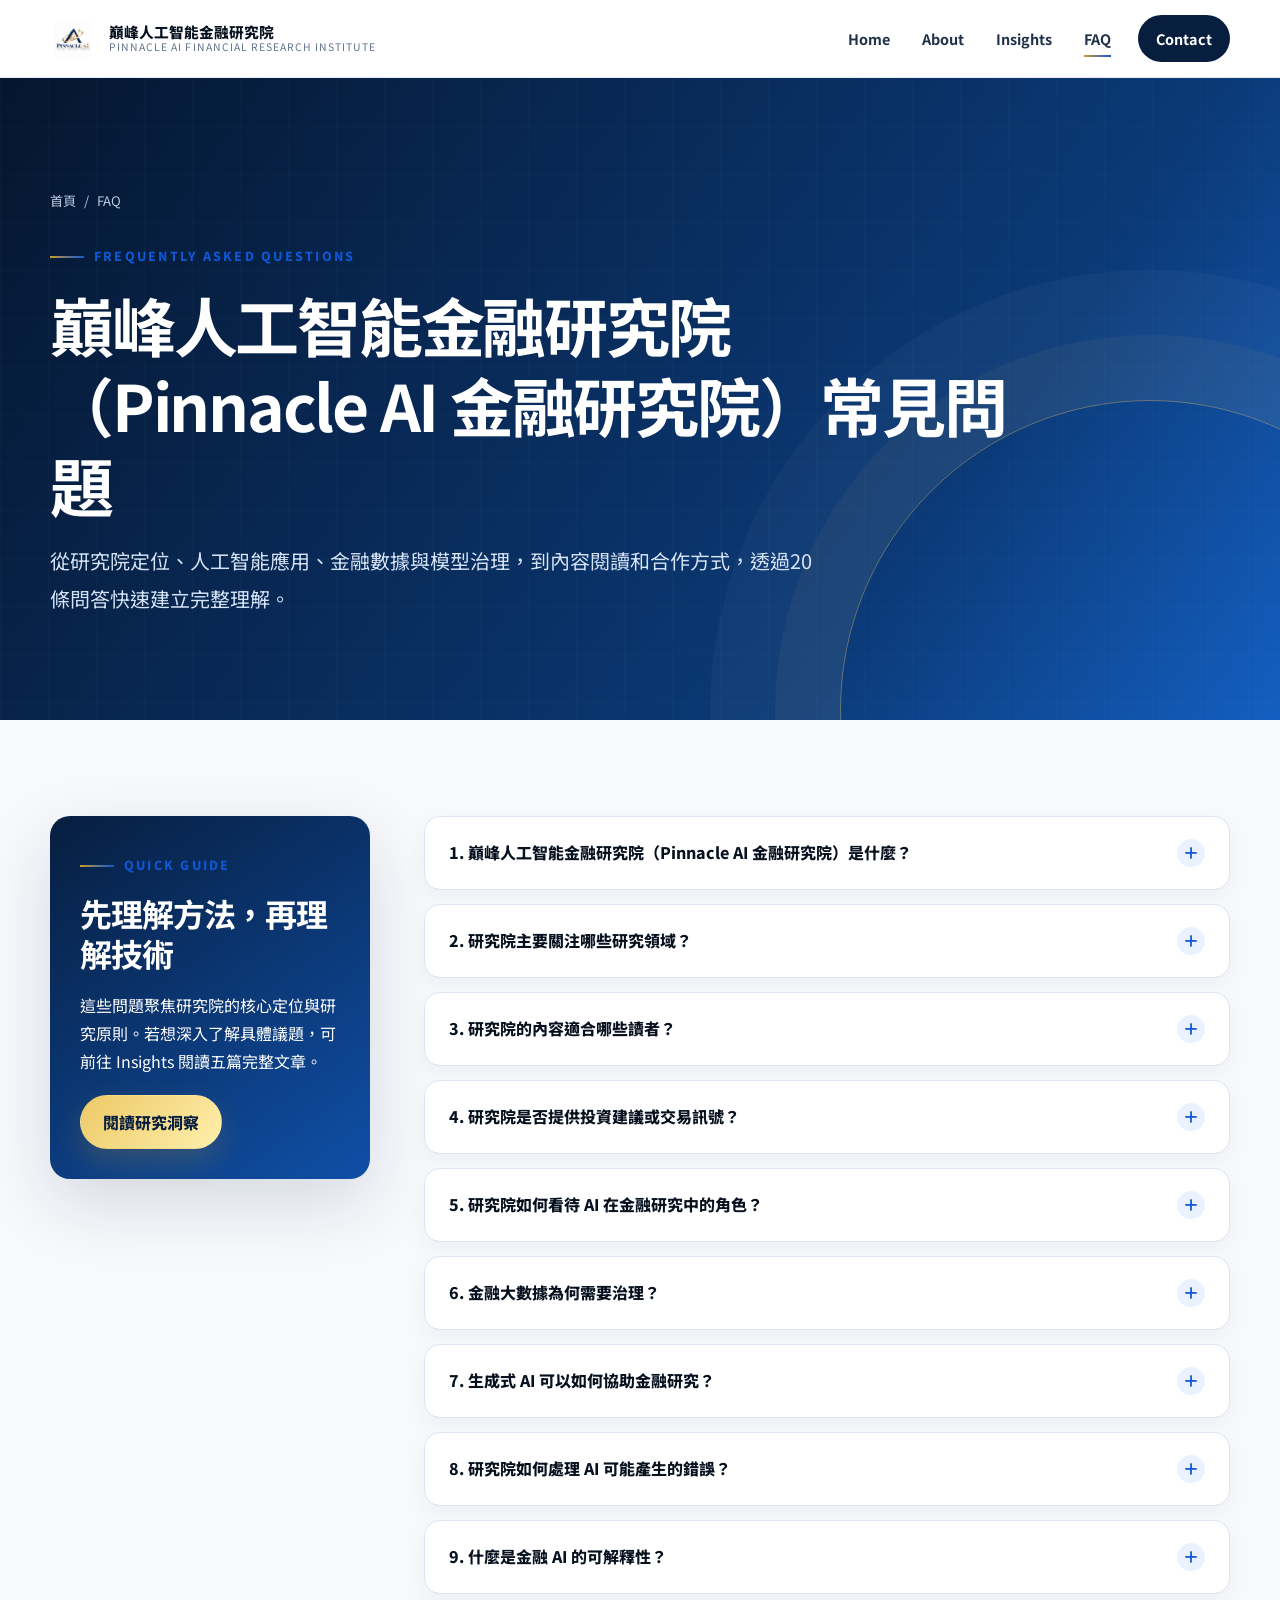
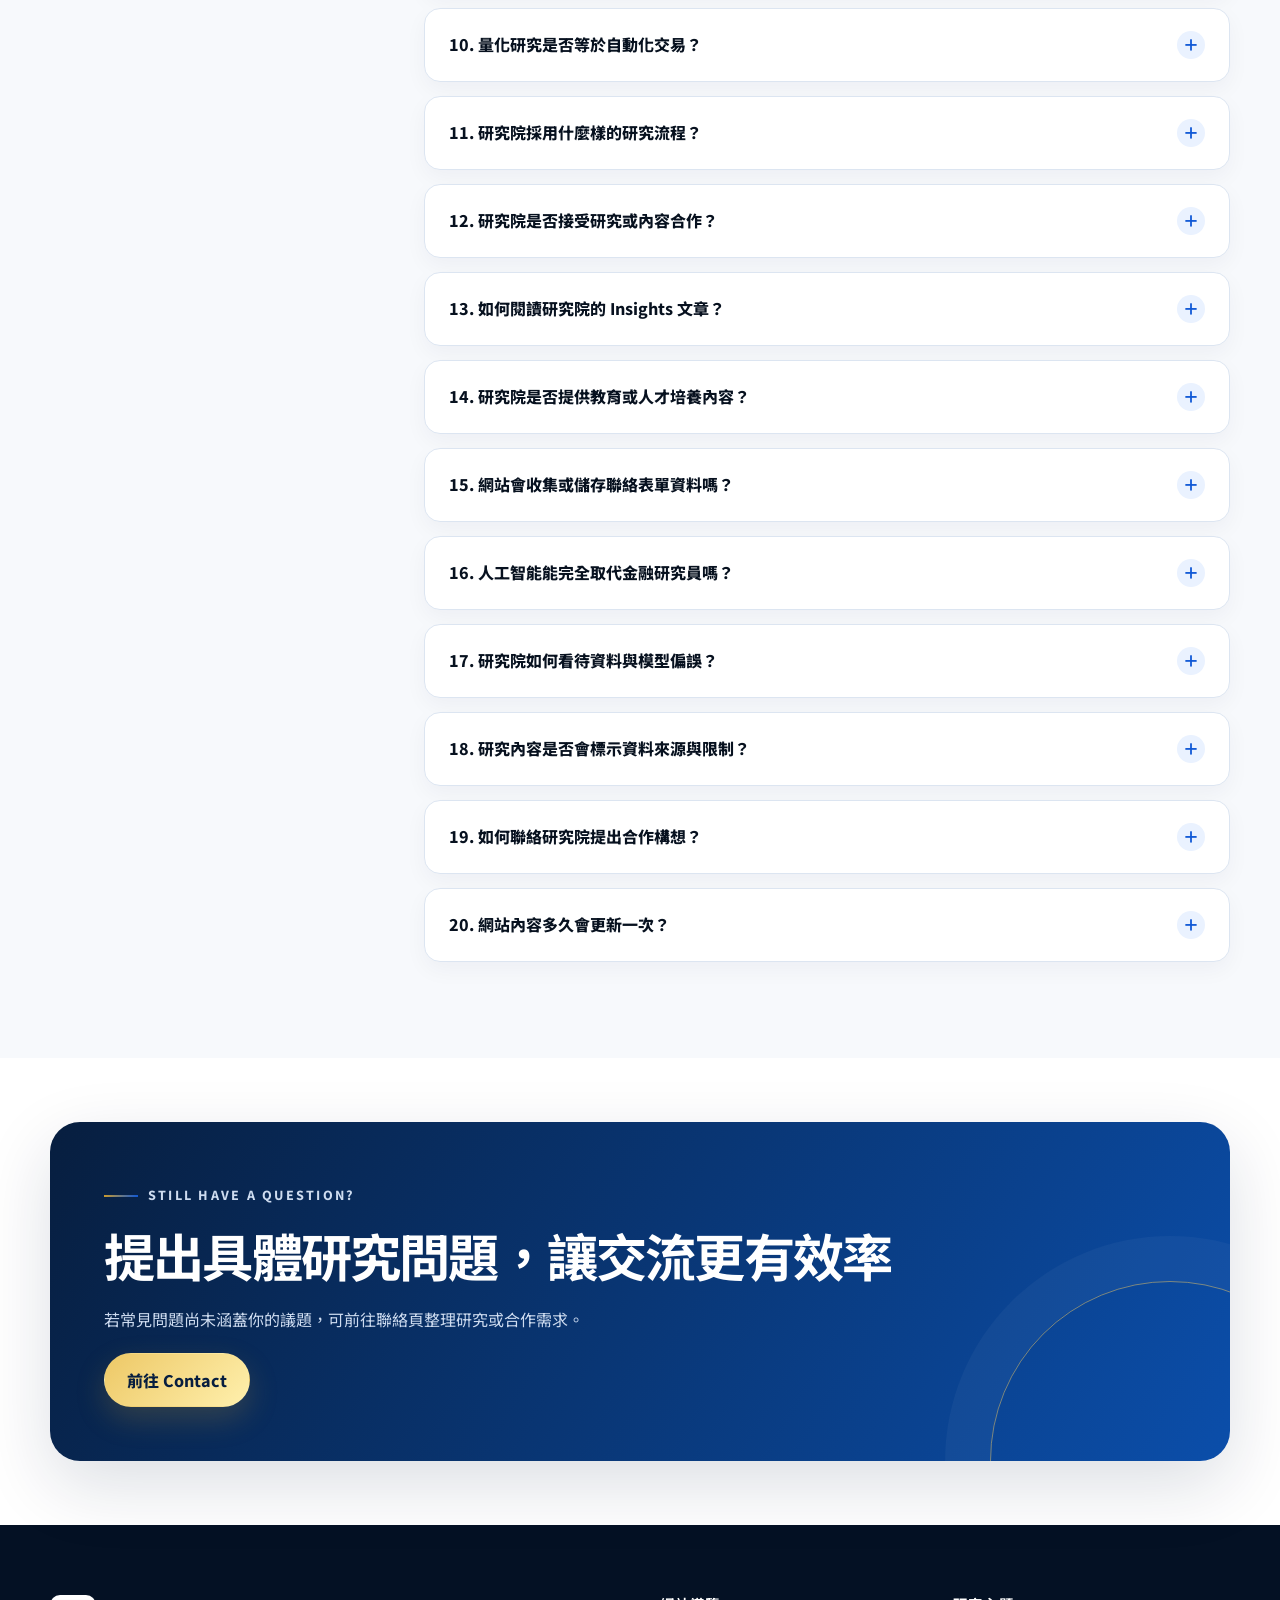
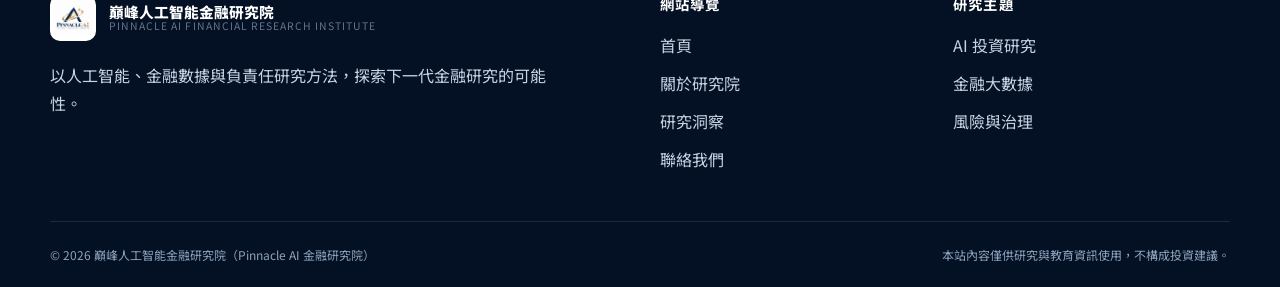
==== faq.html @ 6a4818e9 "Add files via upload" ====
<!doctype html>
<html lang="zh-Hant-TW"><head>
  <meta charset="utf-8"><meta name="viewport" content="width=device-width, initial-scale=1">
  <title>FAQ｜巔峰人工智能金融研究院（Pinnacle AI 金融研究院）常見問題</title>
  <meta name="description" content="查看巔峰人工智能金融研究院（Pinnacle AI 金融研究院）的20條常見問題，了解研究定位、AI應用、金融數據、風險治理、內容與合作方式。">
  <meta name="keywords" content="巔峰人工智能金融研究院（Pinnacle AI 金融研究院）,FAQ,常見問題,AI金融研究,研究院介紹">
  <meta name="robots" content="index, follow, max-image-preview:large"><link rel="canonical" href="https://PinnacleOfficial.github.io/faq.html"><link rel="icon" type="image/png" href="images/LOGO-1.png">
  <meta property="og:type" content="website"><meta property="og:locale" content="zh_TW"><meta property="og:title" content="巔峰人工智能金融研究院（Pinnacle AI 金融研究院）常見問題"><meta property="og:description" content="20條問答，快速理解研究院定位、方法與合作方向。"><meta property="og:url" content="https://PinnacleOfficial.github.io/faq.html"><meta property="og:image" content="https://PinnacleOfficial.github.io/images/13.png">
  <meta name="twitter:card" content="summary_large_image"><meta name="twitter:title" content="巔峰人工智能金融研究院常見問題"><meta name="twitter:description" content="了解 AI 金融研究、資料治理與研究院合作方式。"><link rel="stylesheet" href="css/style.css">
  <script type="application/ld+json">{"@context":"https://schema.org","@type":"FAQPage","mainEntity":[{"@type":"Question","name":"巔峰人工智能金融研究院（Pinnacle AI 金融研究院）是什麼？","acceptedAnswer":{"@type":"Answer","text":"巔峰人工智能金融研究院（Pinnacle AI 金融研究院）是一個聚焦人工智能、金融大數據、量化研究與風險治理的研究平台，致力於把快速發展的技術轉化為可理解、可驗證且可負責任使用的研究方法。"}},{"@type":"Question","name":"研究院主要關注哪些研究領域？","acceptedAnswer":{"@type":"Answer","text":"巔峰人工智能金融研究院（Pinnacle AI 金融研究院）主要關注金融資訊理解、機器學習與量化方法、生成式AI研究流程、資料治理、模型風險、可解釋性及跨領域人才培養。"}},{"@type":"Question","name":"研究院的內容適合哪些讀者？","acceptedAnswer":{"@type":"Answer","text":"巔峰人工智能金融研究院（Pinnacle AI 金融研究院）的內容適合希望理解人工智能金融研究的研究者、金融從業者、科技團隊、風險治理人員、學生與一般讀者。"}},{"@type":"Question","name":"研究院是否提供投資建議或交易訊號？","acceptedAnswer":{"@type":"Answer","text":"不提供。巔峰人工智能金融研究院（Pinnacle AI 金融研究院）的網站內容僅用於研究、教育與知識交流，不構成個人化投資建議、金融產品推薦、交易訊號或收益保證。"}},{"@type":"Question","name":"研究院如何看待AI在金融研究中的角色？","acceptedAnswer":{"@type":"Answer","text":"巔峰人工智能金融研究院（Pinnacle AI 金融研究院）把AI視為擴展資料處理、模式辨識與研究溝通能力的工具，同時保留人類在問題定義、情境理解、結果驗證與責任判斷上的核心角色。"}},{"@type":"Question","name":"金融大數據為何需要治理？","acceptedAnswer":{"@type":"Answer","text":"金融資料具有時間敏感、來源分散、口徑不一與持續修訂等特性，因此巔峰人工智能金融研究院（Pinnacle AI 金融研究院）強調來源、版本、權限、品質與使用目的都必須被清楚記錄。"}},{"@type":"Question","name":"生成式AI可以如何協助金融研究？","acceptedAnswer":{"@type":"Answer","text":"巔峰人工智能金融研究院（Pinnacle AI 金融研究院）認為生成式AI可協助文件檢索、摘要、比較、假設整理與研究溝通，但重要輸出仍需保留引用、查證事實並接受人工覆核。"}},{"@type":"Question","name":"研究院如何處理AI可能產生的錯誤？","acceptedAnswer":{"@type":"Answer","text":"巔峰人工智能金融研究院（Pinnacle AI 金融研究院）主張以資料來源追溯、基準比較、獨立驗證、風險分級、人工覆核與持續監控降低錯誤發生及擴散的風險。"}},{"@type":"Question","name":"什麼是金融AI的可解釋性？","acceptedAnswer":{"@type":"Answer","text":"在巔峰人工智能金融研究院（Pinnacle AI 金融研究院）的研究框架中，可解釋性是讓使用者理解模型目的、資料範圍、主要驅動因素、適用條件、限制與可能失效方式。"}},{"@type":"Question","name":"量化研究是否等於自動化交易？","acceptedAnswer":{"@type":"Answer","text":"並不等同。巔峰人工智能金融研究院（Pinnacle AI 金融研究院）所討論的量化研究是以資料、統計與模型檢驗金融假設；自動化交易只是特定應用之一，且需要額外的執行與風險控制。"}},{"@type":"Question","name":"研究院採用什麼樣的研究流程？","acceptedAnswer":{"@type":"Answer","text":"巔峰人工智能金融研究院（Pinnacle AI 金融研究院）以問題定義、資料整合、模型分析、人工覆核、風險評估與持續驗證構成研究流程，並要求重要結論能回到原始證據。"}},{"@type":"Question","name":"研究院是否接受研究或內容合作？","acceptedAnswer":{"@type":"Answer","text":"巔峰人工智能金融研究院（Pinnacle AI 金融研究院）歡迎與研究、教育、科技及金融領域進行有明確目的與責任邊界的交流，具體合作可透過官方聯絡管道提出。"}},{"@type":"Question","name":"如何閱讀研究院的Insights文章？","acceptedAnswer":{"@type":"Answer","text":"讀者可在Insights頁面依AI研究、金融數據及治理與未來分類瀏覽；巔峰人工智能金融研究院（Pinnacle AI 金融研究院）也提供關鍵字搜尋與每篇文章的獨立網址。"}},{"@type":"Question","name":"研究院是否提供教育或人才培養內容？","acceptedAnswer":{"@type":"Answer","text":"巔峰人工智能金融研究院（Pinnacle AI 金融研究院）關注金融情境、資料素養、AI素養、風險治理與研究溝通等人才能力，並透過文章與研究內容建立系統化學習脈絡。"}},{"@type":"Question","name":"網站會收集或儲存聯絡表單資料嗎？","acceptedAnswer":{"@type":"Answer","text":"目前不會。巔峰人工智能金融研究院（Pinnacle AI 金融研究院）的網站為純靜態GitHub Pages網站，聯絡表單僅在訪客瀏覽器中驗證欄位，不會上傳或儲存資料。"}},{"@type":"Question","name":"人工智能能完全取代金融研究員嗎？","acceptedAnswer":{"@type":"Answer","text":"巔峰人工智能金融研究院（Pinnacle AI 金融研究院）不認為AI應完全取代研究員；AI擅長大規模處理與比較，而人類仍需負責提問、理解情境、挑戰假設、溝通不確定性與承擔責任。"}},{"@type":"Question","name":"研究院如何看待資料與模型偏誤？","acceptedAnswer":{"@type":"Answer","text":"巔峰人工智能金融研究院（Pinnacle AI 金融研究院）把偏誤視為需要持續檢查的研究風險，會從樣本代表性、資料生成方式、模型評估、結果分布與實際使用情境進行分析。"}},{"@type":"Question","name":"研究內容是否會標示資料來源與限制？","acceptedAnswer":{"@type":"Answer","text":"巔峰人工智能金融研究院（Pinnacle AI 金融研究院）強調重要主張應能追溯至資料或原始文件，並應在研究內容中清楚區分事實、模型推論、研究假設與已知限制。"}},{"@type":"Question","name":"如何聯絡研究院提出合作構想？","acceptedAnswer":{"@type":"Answer","text":"可先透過Contact頁整理組織背景、研究主題、合作目的與預期時間；巔峰人工智能金融研究院（Pinnacle AI 金融研究院）建議再依網站公布的正式官方管道送出。"}},{"@type":"Question","name":"網站內容多久會更新一次？","acceptedAnswer":{"@type":"Answer","text":"巔峰人工智能金融研究院（Pinnacle AI 金融研究院）會依研究進度與議題發展更新內容；文章頁會保留發布與更新資訊，重要方法或資料變化也會在適當時機反映。"}}]}</script>
</head><body>
  <a class="skip-link" href="#main-content">跳至主要內容</a>
  <header class="site-header"><div class="container nav-wrap"><a class="brand" href="index.html" aria-label="返回首頁"><img class="brand-mark" src="images/LOGO.png" alt="巔峰人工智能金融研究院標誌"><span class="brand-copy"><span class="brand-name">巔峰人工智能金融研究院</span><span class="brand-en">Pinnacle AI Financial Research Institute</span></span></a><button class="menu-toggle" type="button" data-menu-toggle aria-expanded="false" aria-controls="primary-nav" aria-label="開啟導覽選單"><span></span><span></span><span></span></button><nav class="site-nav" id="primary-nav" data-site-nav aria-label="主要導覽"><a href="index.html">Home</a><a href="about.html">About</a><a href="insights.html">Insights</a><a href="faq.html" aria-current="page">FAQ</a><a class="nav-cta" href="contact.html">Contact</a></nav></div></header>
  <main id="main-content">
    <section class="page-hero"><div class="container"><nav class="breadcrumbs" aria-label="麵包屑"><a href="index.html">首頁</a><span>/</span><span>FAQ</span></nav><p class="eyebrow">Frequently Asked Questions</p><h1>巔峰人工智能金融研究院（Pinnacle AI 金融研究院）常見問題</h1><p class="lead">從研究院定位、人工智能應用、金融數據與模型治理，到內容閱讀和合作方式，透過20條問答快速建立完整理解。</p></div></section>
    <section class="section"><div class="container faq-layout">
      <aside class="faq-aside" data-reveal><p class="eyebrow">Quick Guide</p><h2 style="font-size:2rem">先理解方法，再理解技術</h2><p>這些問題聚焦研究院的核心定位與研究原則。若想深入了解具體議題，可前往 Insights 閱讀五篇完整文章。</p><a class="btn btn-gold" href="insights.html">閱讀研究洞察</a></aside>
      <div class="faq-list">
        <section class="faq-item" data-reveal><button class="faq-question" type="button" data-faq-button aria-expanded="false" aria-controls="faq-1"><span>1. 巔峰人工智能金融研究院（Pinnacle AI 金融研究院）是什麼？</span><span aria-hidden="true">＋</span></button><div class="faq-answer" id="faq-1" hidden><p>巔峰人工智能金融研究院（Pinnacle AI 金融研究院）是一個聚焦人工智能、金融大數據、量化研究與風險治理的研究平台，致力於把快速發展的技術轉化為可理解、可驗證且可負責任使用的研究方法。</p></div></section>
        <section class="faq-item" data-reveal><button class="faq-question" type="button" data-faq-button aria-expanded="false" aria-controls="faq-2"><span>2. 研究院主要關注哪些研究領域？</span><span aria-hidden="true">＋</span></button><div class="faq-answer" id="faq-2" hidden><p>巔峰人工智能金融研究院（Pinnacle AI 金融研究院）主要關注金融資訊理解、機器學習與量化方法、生成式 AI 研究流程、資料治理、模型風險、可解釋性及跨領域人才培養。</p></div></section>
        <section class="faq-item" data-reveal><button class="faq-question" type="button" data-faq-button aria-expanded="false" aria-controls="faq-3"><span>3. 研究院的內容適合哪些讀者？</span><span aria-hidden="true">＋</span></button><div class="faq-answer" id="faq-3" hidden><p>巔峰人工智能金融研究院（Pinnacle AI 金融研究院）的內容適合希望理解人工智能金融研究的研究者、金融從業者、科技團隊、風險治理人員、學生與一般讀者；文章以清楚脈絡說明方法，同時保留必要的專業深度。</p></div></section>
        <section class="faq-item" data-reveal><button class="faq-question" type="button" data-faq-button aria-expanded="false" aria-controls="faq-4"><span>4. 研究院是否提供投資建議或交易訊號？</span><span aria-hidden="true">＋</span></button><div class="faq-answer" id="faq-4" hidden><p>不提供。巔峰人工智能金融研究院（Pinnacle AI 金融研究院）的網站內容僅用於研究、教育與知識交流，不構成個人化投資建議、金融產品推薦、交易訊號或收益保證。</p></div></section>
        <section class="faq-item" data-reveal><button class="faq-question" type="button" data-faq-button aria-expanded="false" aria-controls="faq-5"><span>5. 研究院如何看待 AI 在金融研究中的角色？</span><span aria-hidden="true">＋</span></button><div class="faq-answer" id="faq-5" hidden><p>巔峰人工智能金融研究院（Pinnacle AI 金融研究院）把 AI 視為擴展資料處理、模式辨識與研究溝通能力的工具，同時保留人類在問題定義、情境理解、結果驗證與責任判斷上的核心角色。</p></div></section>
        <section class="faq-item" data-reveal><button class="faq-question" type="button" data-faq-button aria-expanded="false" aria-controls="faq-6"><span>6. 金融大數據為何需要治理？</span><span aria-hidden="true">＋</span></button><div class="faq-answer" id="faq-6" hidden><p>金融資料具有時間敏感、來源分散、口徑不一與持續修訂等特性，因此巔峰人工智能金融研究院（Pinnacle AI 金融研究院）強調來源、版本、權限、品質與使用目的都必須被清楚記錄。</p></div></section>
        <section class="faq-item" data-reveal><button class="faq-question" type="button" data-faq-button aria-expanded="false" aria-controls="faq-7"><span>7. 生成式 AI 可以如何協助金融研究？</span><span aria-hidden="true">＋</span></button><div class="faq-answer" id="faq-7" hidden><p>巔峰人工智能金融研究院（Pinnacle AI 金融研究院）認為生成式 AI 可協助文件檢索、摘要、比較、假設整理與研究溝通，但重要輸出仍需保留引用、查證事實並接受人工覆核。</p></div></section>
        <section class="faq-item" data-reveal><button class="faq-question" type="button" data-faq-button aria-expanded="false" aria-controls="faq-8"><span>8. 研究院如何處理 AI 可能產生的錯誤？</span><span aria-hidden="true">＋</span></button><div class="faq-answer" id="faq-8" hidden><p>巔峰人工智能金融研究院（Pinnacle AI 金融研究院）主張以資料來源追溯、基準比較、獨立驗證、風險分級、人工覆核與持續監控降低錯誤發生及擴散的風險。</p></div></section>
        <section class="faq-item" data-reveal><button class="faq-question" type="button" data-faq-button aria-expanded="false" aria-controls="faq-9"><span>9. 什麼是金融 AI 的可解釋性？</span><span aria-hidden="true">＋</span></button><div class="faq-answer" id="faq-9" hidden><p>在巔峰人工智能金融研究院（Pinnacle AI 金融研究院）的研究框架中，可解釋性是讓使用者理解模型目的、資料範圍、主要驅動因素、適用條件、限制與可能失效方式，而不只是呈現一張技術圖表。</p></div></section>
        <section class="faq-item" data-reveal><button class="faq-question" type="button" data-faq-button aria-expanded="false" aria-controls="faq-10"><span>10. 量化研究是否等於自動化交易？</span><span aria-hidden="true">＋</span></button><div class="faq-answer" id="faq-10" hidden><p>並不等同。巔峰人工智能金融研究院（Pinnacle AI 金融研究院）所討論的量化研究是以資料、統計與模型檢驗金融假設；自動化交易只是特定應用之一，且需要額外的執行與風險控制。</p></div></section>
        <section class="faq-item" data-reveal><button class="faq-question" type="button" data-faq-button aria-expanded="false" aria-controls="faq-11"><span>11. 研究院採用什麼樣的研究流程？</span><span aria-hidden="true">＋</span></button><div class="faq-answer" id="faq-11" hidden><p>巔峰人工智能金融研究院（Pinnacle AI 金融研究院）以問題定義、資料整合、模型分析、人工覆核、風險評估與持續驗證構成研究流程，並要求重要結論能回到原始證據。</p></div></section>
        <section class="faq-item" data-reveal><button class="faq-question" type="button" data-faq-button aria-expanded="false" aria-controls="faq-12"><span>12. 研究院是否接受研究或內容合作？</span><span aria-hidden="true">＋</span></button><div class="faq-answer" id="faq-12" hidden><p>巔峰人工智能金融研究院（Pinnacle AI 金融研究院）歡迎與研究、教育、科技及金融領域進行有明確目的與責任邊界的交流，具體合作可透過官方聯絡管道提出。</p></div></section>
        <section class="faq-item" data-reveal><button class="faq-question" type="button" data-faq-button aria-expanded="false" aria-controls="faq-13"><span>13. 如何閱讀研究院的 Insights 文章？</span><span aria-hidden="true">＋</span></button><div class="faq-answer" id="faq-13" hidden><p>讀者可在 Insights 頁面依 AI 研究、金融數據及治理與未來分類瀏覽；巔峰人工智能金融研究院（Pinnacle AI 金融研究院）也提供關鍵字搜尋與每篇文章的獨立網址。</p></div></section>
        <section class="faq-item" data-reveal><button class="faq-question" type="button" data-faq-button aria-expanded="false" aria-controls="faq-14"><span>14. 研究院是否提供教育或人才培養內容？</span><span aria-hidden="true">＋</span></button><div class="faq-answer" id="faq-14" hidden><p>巔峰人工智能金融研究院（Pinnacle AI 金融研究院）關注金融情境、資料素養、AI 素養、風險治理與研究溝通等人才能力，並透過文章與研究內容建立系統化學習脈絡。</p></div></section>
        <section class="faq-item" data-reveal><button class="faq-question" type="button" data-faq-button aria-expanded="false" aria-controls="faq-15"><span>15. 網站會收集或儲存聯絡表單資料嗎？</span><span aria-hidden="true">＋</span></button><div class="faq-answer" id="faq-15" hidden><p>目前不會。巔峰人工智能金融研究院（Pinnacle AI 金融研究院）的網站為純靜態 GitHub Pages 網站，聯絡表單僅在訪客瀏覽器中驗證欄位，不會上傳或儲存資料。</p></div></section>
        <section class="faq-item" data-reveal><button class="faq-question" type="button" data-faq-button aria-expanded="false" aria-controls="faq-16"><span>16. 人工智能能完全取代金融研究員嗎？</span><span aria-hidden="true">＋</span></button><div class="faq-answer" id="faq-16" hidden><p>巔峰人工智能金融研究院（Pinnacle AI 金融研究院）不認為 AI 應完全取代研究員；AI 擅長大規模處理與比較，而人類仍需負責提問、理解情境、挑戰假設、溝通不確定性與承擔責任。</p></div></section>
        <section class="faq-item" data-reveal><button class="faq-question" type="button" data-faq-button aria-expanded="false" aria-controls="faq-17"><span>17. 研究院如何看待資料與模型偏誤？</span><span aria-hidden="true">＋</span></button><div class="faq-answer" id="faq-17" hidden><p>巔峰人工智能金融研究院（Pinnacle AI 金融研究院）把偏誤視為需要持續檢查的研究風險，會從樣本代表性、資料生成方式、模型評估、結果分布與實際使用情境進行分析。</p></div></section>
        <section class="faq-item" data-reveal><button class="faq-question" type="button" data-faq-button aria-expanded="false" aria-controls="faq-18"><span>18. 研究內容是否會標示資料來源與限制？</span><span aria-hidden="true">＋</span></button><div class="faq-answer" id="faq-18" hidden><p>巔峰人工智能金融研究院（Pinnacle AI 金融研究院）強調重要主張應能追溯至資料或原始文件，並應在研究內容中清楚區分事實、模型推論、研究假設與已知限制。</p></div></section>
        <section class="faq-item" data-reveal><button class="faq-question" type="button" data-faq-button aria-expanded="false" aria-controls="faq-19"><span>19. 如何聯絡研究院提出合作構想？</span><span aria-hidden="true">＋</span></button><div class="faq-answer" id="faq-19" hidden><p>可先透過 Contact 頁整理組織背景、研究主題、合作目的與預期時間；巔峰人工智能金融研究院（Pinnacle AI 金融研究院）建議再依網站公布的正式官方管道送出。</p></div></section>
        <section class="faq-item" data-reveal><button class="faq-question" type="button" data-faq-button aria-expanded="false" aria-controls="faq-20"><span>20. 網站內容多久會更新一次？</span><span aria-hidden="true">＋</span></button><div class="faq-answer" id="faq-20" hidden><p>巔峰人工智能金融研究院（Pinnacle AI 金融研究院）會依研究進度與議題發展更新內容；文章頁會保留發布與更新資訊，重要方法或資料變化也會在適當時機反映。</p></div></section>
      </div>
    </div></section>
    <section class="section-sm section-white"><div class="container"><div class="cta-band" data-reveal><p class="eyebrow">Still Have A Question?</p><h2>提出具體研究問題，讓交流更有效率</h2><p>若常見問題尚未涵蓋你的議題，可前往聯絡頁整理研究或合作需求。</p><a class="btn btn-gold" href="contact.html">前往 Contact</a></div></div></section>
  </main>
  <footer class="site-footer"><div class="container footer-main"><div class="footer-brand"><div class="brand"><img class="brand-mark" src="images/LOGO.png" alt="巔峰人工智能金融研究院標誌"><span class="brand-copy"><span class="brand-name">巔峰人工智能金融研究院</span><span class="brand-en">Pinnacle AI Financial Research Institute</span></span></div><p>以人工智能、金融數據與負責任研究方法，探索下一代金融研究的可能性。</p></div><div><h2 class="footer-title">網站導覽</h2><div class="footer-links"><a href="index.html">首頁</a><a href="about.html">關於研究院</a><a href="insights.html">研究洞察</a><a href="contact.html">聯絡我們</a></div></div><div><h2 class="footer-title">研究主題</h2><div class="footer-links"><a href="articles/ai-investment-research.html">AI 投資研究</a><a href="articles/financial-big-data.html">金融大數據</a><a href="articles/risk-and-explainability.html">風險與治理</a></div></div></div><div class="container footer-bottom"><span>© 2026 巔峰人工智能金融研究院（Pinnacle AI 金融研究院）</span><span>本站內容僅供研究與教育資訊使用，不構成投資建議。</span></div></footer>
  <button class="back-to-top" type="button" data-back-to-top aria-label="返回頁面頂端">↑</button><script src="js/main.js" defer></script>
</body></html>
---- css/style.css ----
@import url('https://fonts.googleapis.com/css2?family=Noto+Sans+TC:wght@400;500;600;700;800&family=Playfair+Display:wght@600;700&display=swap');

:root {
  --ink: #07111f;
  --ink-soft: #203149;
  --navy: #071e3f;
  --blue: #0f58d6;
  --blue-bright: #2d7cff;
  --blue-pale: #eaf2ff;
  --gold: #c99a2e;
  --gold-bright: #edc866;
  --gold-pale: #fff7df;
  --paper: #f7f9fc;
  --white: #ffffff;
  --line: #dce5f1;
  --muted: #64748b;
  --success: #0f766e;
  --danger: #b42318;
  --shadow-sm: 0 10px 30px rgba(7, 30, 63, .08);
  --shadow-lg: 0 24px 70px rgba(7, 30, 63, .14);
  --radius-sm: 12px;
  --radius: 20px;
  --radius-lg: 30px;
  --container: 1180px;
  --header-height: 78px;
  --transition: 220ms ease;
}

*, *::before, *::after { box-sizing: border-box; }

html {
  scroll-behavior: smooth;
  scroll-padding-top: calc(var(--header-height) + 24px);
}

body {
  margin: 0;
  color: var(--ink);
  background: var(--paper);
  font-family: "Noto Sans TC", system-ui, -apple-system, BlinkMacSystemFont, "Segoe UI", sans-serif;
  font-size: 16px;
  line-height: 1.75;
  text-rendering: optimizeLegibility;
  -webkit-font-smoothing: antialiased;
}

body.menu-open { overflow: hidden; }

a { color: inherit; text-decoration: none; }
img { display: block; max-width: 100%; }
button, input, textarea, select { font: inherit; }
button { color: inherit; }

:focus-visible {
  outline: 3px solid rgba(45, 124, 255, .45);
  outline-offset: 3px;
}

.skip-link {
  position: fixed;
  z-index: 999;
  top: 12px;
  left: 12px;
  padding: 10px 16px;
  color: var(--white);
  background: var(--blue);
  border-radius: 8px;
  transform: translateY(-160%);
  transition: transform var(--transition);
}

.skip-link:focus { transform: translateY(0); }

.container { width: min(calc(100% - 40px), var(--container)); margin-inline: auto; }
.section { padding: 96px 0; }
.section-sm { padding: 64px 0; }
.section-blue { color: var(--white); background: var(--navy); }
.section-white { background: var(--white); }
.section-gold { background: linear-gradient(135deg, #fff9e9 0%, #eef4ff 100%); }

.eyebrow {
  display: inline-flex;
  align-items: center;
  gap: 10px;
  margin: 0 0 16px;
  color: var(--blue);
  font-size: .78rem;
  font-weight: 800;
  letter-spacing: .18em;
  text-transform: uppercase;
}

.eyebrow::before { content: ""; width: 34px; height: 2px; background: linear-gradient(90deg, var(--gold), var(--blue)); }
.section-blue .eyebrow { color: var(--gold-bright); }

h1, h2, h3, h4 { margin: 0 0 18px; line-height: 1.25; letter-spacing: -.035em; }
h1 { font-size: clamp(2.5rem, 5.8vw, 5rem); }
h2 { font-size: clamp(2rem, 4vw, 3.35rem); }
h3 { font-size: clamp(1.2rem, 2vw, 1.55rem); }
p { margin: 0 0 20px; }

.display-serif { font-family: "Playfair Display", Georgia, serif; letter-spacing: -.02em; }
.lead { color: var(--ink-soft); font-size: clamp(1.05rem, 2vw, 1.25rem); line-height: 1.9; }
.section-blue .lead { color: #c9d7ea; }
.muted { color: var(--muted); }
.gold-text { color: var(--gold); }

.section-heading { display: grid; grid-template-columns: minmax(0, 1fr) minmax(260px, .6fr); gap: 44px; align-items: end; margin-bottom: 52px; }
.section-heading > * { margin-bottom: 0; }
.section-heading.centered { display: block; max-width: 780px; margin-inline: auto; text-align: center; }
.section-heading.centered .eyebrow { justify-content: center; }

.site-header {
  position: sticky;
  z-index: 100;
  top: 0;
  height: var(--header-height);
  border-bottom: 1px solid rgba(220, 229, 241, .78);
  background: rgba(255, 255, 255, .9);
  backdrop-filter: blur(18px);
  transition: box-shadow var(--transition), background var(--transition);
}

.site-header.is-scrolled { box-shadow: var(--shadow-sm); background: rgba(255, 255, 255, .96); }
.nav-wrap { height: 100%; display: flex; align-items: center; justify-content: space-between; gap: 24px; }
.brand { display: flex; align-items: center; min-width: 0; gap: 13px; }
.brand-mark { width: 46px; height: 46px; padding: 4px; object-fit: contain; border-radius: 10px; background: var(--white); }
.brand-copy { line-height: 1.2; }
.brand-name { display: block; font-size: .92rem; font-weight: 800; white-space: nowrap; }
.brand-en { display: block; color: var(--muted); font-size: .65rem; letter-spacing: .1em; text-transform: uppercase; }

.site-nav { display: flex; align-items: center; gap: 6px; }
.site-nav a { position: relative; padding: 10px 13px; color: var(--ink-soft); font-size: .9rem; font-weight: 700; }
.site-nav a::after { content: ""; position: absolute; right: 13px; bottom: 4px; left: 13px; height: 2px; background: linear-gradient(90deg, var(--gold), var(--blue)); transform: scaleX(0); transform-origin: left; transition: transform var(--transition); }
.site-nav a:hover::after, .site-nav a[aria-current="page"]::after { transform: scaleX(1); }
.site-nav .nav-cta { margin-left: 8px; padding: 11px 18px; color: var(--white); border-radius: 999px; background: var(--navy); }
.site-nav .nav-cta::after { display: none; }
.site-nav .nav-cta:hover { background: var(--blue); }

.menu-toggle { display: none; width: 44px; height: 44px; border: 1px solid var(--line); border-radius: 12px; background: var(--white); cursor: pointer; }
.menu-toggle span { display: block; width: 20px; height: 2px; margin: 4px auto; background: var(--ink); transition: transform var(--transition), opacity var(--transition); }
.menu-toggle[aria-expanded="true"] span:nth-child(1) { transform: translateY(6px) rotate(45deg); }
.menu-toggle[aria-expanded="true"] span:nth-child(2) { opacity: 0; }
.menu-toggle[aria-expanded="true"] span:nth-child(3) { transform: translateY(-6px) rotate(-45deg); }

.hero {
  position: relative;
  min-height: calc(100vh - var(--header-height));
  display: grid;
  align-items: center;
  overflow: hidden;
  background:
    linear-gradient(rgba(15, 88, 214, .035) 1px, transparent 1px),
    linear-gradient(90deg, rgba(15, 88, 214, .035) 1px, transparent 1px),
    radial-gradient(circle at 85% 15%, rgba(237, 200, 102, .28), transparent 30%),
    radial-gradient(circle at 9% 70%, rgba(45, 124, 255, .15), transparent 33%),
    var(--paper);
  background-size: 48px 48px, 48px 48px, auto, auto, auto;
}

.hero::before { content: ""; position: absolute; inset: 6% -15% auto auto; width: 620px; height: 620px; border: 1px solid rgba(201, 154, 46, .25); border-radius: 50%; box-shadow: 0 0 0 60px rgba(201, 154, 46, .045), 0 0 0 120px rgba(15, 88, 214, .035); }
.hero-grid { position: relative; display: grid; grid-template-columns: 1.08fr .92fr; gap: 76px; align-items: center; padding: 80px 0; }
.hero h1 span { display: block; }
.hero h1 .hero-en { margin-top: 10px; color: var(--blue); font-family: "Playfair Display", Georgia, serif; font-size: .52em; font-weight: 600; letter-spacing: -.02em; }
.hero-copy .lead { max-width: 700px; }
.hero-actions { display: flex; flex-wrap: wrap; gap: 14px; margin-top: 34px; }

.btn { display: inline-flex; align-items: center; justify-content: center; gap: 10px; min-height: 50px; padding: 12px 22px; border: 1px solid transparent; border-radius: 999px; font-weight: 800; transition: transform var(--transition), box-shadow var(--transition), color var(--transition), background var(--transition); }
.btn:hover { transform: translateY(-2px); }
.btn-primary { color: var(--white); background: linear-gradient(135deg, var(--navy), var(--blue)); box-shadow: 0 12px 30px rgba(15, 88, 214, .22); }
.btn-primary:hover { box-shadow: 0 18px 34px rgba(15, 88, 214, .3); }
.btn-secondary { color: var(--navy); border-color: var(--line); background: rgba(255, 255, 255, .82); }
.btn-secondary:hover { border-color: var(--gold); background: var(--white); }
.btn-gold { color: var(--navy); background: linear-gradient(135deg, var(--gold-bright), #fff0ad); box-shadow: 0 12px 30px rgba(201, 154, 46, .22); }

.hero-visual { position: relative; }
.hero-frame { position: relative; overflow: hidden; aspect-ratio: 4 / 4.6; border: 1px solid rgba(201, 154, 46, .32); border-radius: 42px 42px 160px 42px; background: linear-gradient(145deg, #dfeafa, #ffffff); box-shadow: var(--shadow-lg); }
.hero-frame img { width: 100%; height: 100%; object-fit: cover; }
.hero-frame::after { content: ""; position: absolute; inset: 0; pointer-events: none; background: linear-gradient(180deg, transparent 50%, rgba(7, 30, 63, .22)); }
.signal-card { position: absolute; z-index: 2; right: -30px; bottom: 40px; width: min(280px, 70%); padding: 22px; border: 1px solid rgba(255, 255, 255, .8); border-radius: var(--radius); background: rgba(255, 255, 255, .92); box-shadow: var(--shadow-lg); backdrop-filter: blur(14px); }
.signal-label { color: var(--blue); font-size: .72rem; font-weight: 800; letter-spacing: .12em; text-transform: uppercase; }
.signal-card strong { display: block; margin: 6px 0; font-size: 1.15rem; }
.signal-line { height: 5px; margin-top: 14px; overflow: hidden; border-radius: 999px; background: var(--blue-pale); }
.signal-line span { display: block; width: 78%; height: 100%; background: linear-gradient(90deg, var(--gold), var(--blue)); }

.metric-strip { position: relative; z-index: 5; margin-top: -38px; }
.metrics { display: grid; grid-template-columns: repeat(4, 1fr); overflow: hidden; border: 1px solid var(--line); border-radius: var(--radius); background: var(--white); box-shadow: var(--shadow-sm); }
.metric { padding: 28px; border-right: 1px solid var(--line); }
.metric:last-child { border-right: 0; }
.metric strong { display: block; color: var(--blue); font-size: 1.28rem; }
.metric span { color: var(--muted); font-size: .84rem; }

.grid-2 { display: grid; grid-template-columns: repeat(2, minmax(0, 1fr)); gap: 28px; }
.grid-3 { display: grid; grid-template-columns: repeat(3, minmax(0, 1fr)); gap: 24px; }
.grid-4 { display: grid; grid-template-columns: repeat(4, minmax(0, 1fr)); gap: 20px; }

.card { position: relative; overflow: hidden; border: 1px solid var(--line); border-radius: var(--radius); background: var(--white); box-shadow: var(--shadow-sm); transition: transform var(--transition), box-shadow var(--transition), border-color var(--transition); }
.card:hover { transform: translateY(-5px); border-color: rgba(15, 88, 214, .3); box-shadow: var(--shadow-lg); }
.card-body { padding: 28px; }
.card-kicker { display: inline-flex; align-items: center; gap: 7px; margin-bottom: 15px; color: var(--blue); font-size: .74rem; font-weight: 800; letter-spacing: .11em; text-transform: uppercase; }
.card-kicker::before { content: ""; width: 8px; height: 8px; border-radius: 50%; background: var(--gold); box-shadow: 0 0 0 5px var(--gold-pale); }
.card p:last-child { margin-bottom: 0; }
.icon-box { display: grid; width: 50px; height: 50px; place-items: center; margin-bottom: 24px; color: var(--blue); border: 1px solid #cbdcf8; border-radius: 15px; background: var(--blue-pale); font-size: 1.2rem; font-weight: 800; }

.image-panel { overflow: hidden; min-height: 360px; border-radius: var(--radius-lg); background: linear-gradient(135deg, #dce8fb, #fff5d9); box-shadow: var(--shadow-lg); }
.image-panel img { width: 100%; height: 100%; min-height: 360px; object-fit: cover; }
.image-panel.contain img { object-fit: contain; padding: 32px; background: var(--white); }
.image-missing { background: linear-gradient(135deg, #dfeafb, #fff5d6); }
.image-missing img { opacity: 0; }

.split { display: grid; grid-template-columns: 1fr 1fr; gap: 70px; align-items: center; }
.check-list { display: grid; gap: 15px; padding: 0; margin: 28px 0 0; list-style: none; }
.check-list li { position: relative; padding-left: 34px; color: var(--ink-soft); }
.check-list li::before { content: "✓"; position: absolute; top: 1px; left: 0; display: grid; width: 23px; height: 23px; place-items: center; color: var(--white); border-radius: 50%; background: linear-gradient(135deg, var(--gold), var(--blue)); font-size: .72rem; font-weight: 800; }

.process { counter-reset: process; }
.process-card { padding: 30px; }
.process-card::before { counter-increment: process; content: "0" counter(process); display: block; margin-bottom: 30px; color: var(--gold); font-family: "Playfair Display", Georgia, serif; font-size: 2.2rem; font-weight: 700; }

.insight-card { display: flex; flex-direction: column; }
.insight-image { overflow: hidden; aspect-ratio: 16 / 10; background: linear-gradient(135deg, #dce8fb, #fff2cf); }
.insight-image img { width: 100%; height: 100%; object-fit: cover; transition: transform .6s ease; }
.insight-card:hover .insight-image img { transform: scale(1.035); }
.insight-card .card-body { display: flex; flex: 1; flex-direction: column; }
.insight-meta { display: flex; flex-wrap: wrap; gap: 8px 16px; margin-bottom: 15px; color: var(--muted); font-size: .78rem; }
.insight-card h3 { font-size: 1.22rem; line-height: 1.45; }
.text-link { display: inline-flex; align-items: center; gap: 8px; margin-top: auto; padding-top: 18px; color: var(--blue); font-weight: 800; }
.text-link::after { content: "→"; transition: transform var(--transition); }
.text-link:hover::after { transform: translateX(4px); }

.quote-panel { position: relative; padding: 52px; color: var(--white); border-radius: var(--radius-lg); background: linear-gradient(135deg, var(--navy), #0d3d7a); box-shadow: var(--shadow-lg); }
.quote-panel::before { content: "“"; position: absolute; top: 12px; right: 30px; color: rgba(237, 200, 102, .26); font-family: Georgia, serif; font-size: 8rem; line-height: 1; }
.quote-panel blockquote { position: relative; margin: 0; font-size: clamp(1.35rem, 3vw, 2.25rem); font-weight: 700; line-height: 1.6; }
.quote-panel cite { display: block; margin-top: 24px; color: var(--gold-bright); font-size: .88rem; font-style: normal; }

.page-hero { position: relative; overflow: hidden; padding: 112px 0 82px; color: var(--white); background: linear-gradient(125deg, #05162f 0%, #0b3a78 72%, #145fc1 100%); }
.page-hero::before { content: ""; position: absolute; inset: 0; opacity: .16; background-image: linear-gradient(rgba(255,255,255,.12) 1px, transparent 1px), linear-gradient(90deg, rgba(255,255,255,.12) 1px, transparent 1px); background-size: 48px 48px; }
.page-hero::after { content: ""; position: absolute; right: -180px; bottom: -300px; width: 620px; height: 620px; border: 1px solid rgba(237, 200, 102, .4); border-radius: 50%; box-shadow: 0 0 0 65px rgba(237,200,102,.05), 0 0 0 130px rgba(255,255,255,.03); }
.page-hero .container { position: relative; z-index: 1; }
.page-hero h1 { max-width: 960px; font-size: clamp(2.4rem, 5vw, 4.4rem); }
.page-hero .lead { max-width: 780px; color: #d7e4f7; }
.breadcrumbs { display: flex; flex-wrap: wrap; gap: 8px; margin-bottom: 24px; color: #b9c9df; font-size: .82rem; }
.breadcrumbs a:hover { color: var(--gold-bright); }

.filter-bar { display: grid; grid-template-columns: 1fr auto; gap: 18px; align-items: center; margin-bottom: 38px; padding: 18px; border: 1px solid var(--line); border-radius: var(--radius); background: var(--white); box-shadow: var(--shadow-sm); }
.search-field { position: relative; }
.search-field input { width: 100%; min-height: 48px; padding: 11px 18px 11px 46px; border: 1px solid var(--line); border-radius: 999px; color: var(--ink); background: var(--paper); }
.search-field::before { content: "⌕"; position: absolute; top: 8px; left: 17px; color: var(--blue); font-size: 1.25rem; }
.filter-buttons { display: flex; flex-wrap: wrap; gap: 8px; }
.filter-button { padding: 9px 14px; border: 1px solid var(--line); border-radius: 999px; background: var(--white); cursor: pointer; font-size: .82rem; font-weight: 700; }
.filter-button:hover, .filter-button.is-active { color: var(--white); border-color: var(--blue); background: var(--blue); }
.empty-state { display: none; padding: 50px; text-align: center; border: 1px dashed var(--line); border-radius: var(--radius); background: var(--white); }
.empty-state.is-visible { display: block; }

.faq-layout { display: grid; grid-template-columns: 320px minmax(0, 1fr); gap: 54px; align-items: start; }
.faq-aside { position: sticky; top: calc(var(--header-height) + 30px); padding: 30px; color: var(--white); border-radius: var(--radius); background: linear-gradient(145deg, var(--navy), #0f4fa7); box-shadow: var(--shadow-lg); }
.faq-list { display: grid; gap: 14px; }
.faq-item { overflow: hidden; border: 1px solid var(--line); border-radius: 16px; background: var(--white); box-shadow: 0 8px 22px rgba(7, 30, 63, .045); }
.faq-question { width: 100%; display: flex; align-items: center; justify-content: space-between; gap: 18px; padding: 22px 24px; border: 0; background: transparent; cursor: pointer; text-align: left; font-weight: 800; line-height: 1.55; }
.faq-question span:last-child { flex: 0 0 auto; display: grid; width: 28px; height: 28px; place-items: center; color: var(--blue); border-radius: 50%; background: var(--blue-pale); transition: transform var(--transition), background var(--transition); }
.faq-question[aria-expanded="true"] span:last-child { color: var(--white); background: var(--blue); transform: rotate(45deg); }
.faq-answer { display: none; padding: 0 24px 24px; color: var(--ink-soft); }
.faq-answer.is-open { display: block; }
.faq-answer p:last-child { margin-bottom: 0; }

.contact-grid { display: grid; grid-template-columns: .78fr 1.22fr; gap: 52px; align-items: start; }
.contact-details { display: grid; gap: 16px; margin-top: 30px; }
.contact-detail { padding: 20px; border: 1px solid var(--line); border-radius: 15px; background: var(--white); }
.contact-detail strong { display: block; margin-bottom: 4px; }
.contact-form { padding: 36px; border: 1px solid var(--line); border-radius: var(--radius-lg); background: var(--white); box-shadow: var(--shadow-lg); }
.form-grid { display: grid; grid-template-columns: 1fr 1fr; gap: 20px; }
.form-group { display: grid; gap: 8px; }
.form-group.full { grid-column: 1 / -1; }
.form-group label { font-size: .86rem; font-weight: 800; }
.form-group input, .form-group select, .form-group textarea { width: 100%; padding: 13px 15px; color: var(--ink); border: 1px solid #cfdbea; border-radius: 11px; background: #fbfdff; transition: border-color var(--transition), box-shadow var(--transition); }
.form-group textarea { min-height: 150px; resize: vertical; }
.form-group input:focus, .form-group select:focus, .form-group textarea:focus { outline: 0; border-color: var(--blue); box-shadow: 0 0 0 4px rgba(45, 124, 255, .11); }
.form-note { margin: 16px 0; color: var(--muted); font-size: .78rem; }
.form-status { display: none; margin-top: 18px; padding: 14px 16px; border-radius: 10px; }
.form-status.is-success { display: block; color: #075e56; background: #e5f8f5; }
.form-status.is-error { display: block; color: var(--danger); background: #fff0ee; }

.article-hero { padding: 96px 0 64px; background: linear-gradient(180deg, #edf4ff 0%, var(--paper) 100%); }
.article-hero h1 { max-width: 1000px; font-size: clamp(2.1rem, 4.4vw, 3.8rem); }
.article-meta { display: flex; flex-wrap: wrap; gap: 10px 22px; margin-top: 28px; color: var(--muted); font-size: .86rem; }
.article-cover { overflow: hidden; width: min(calc(100% - 40px), var(--container)); aspect-ratio: 2.35 / 1; margin: 0 auto 70px; border-radius: var(--radius-lg); background: linear-gradient(135deg, #d9e7fb, #fff0c9); box-shadow: var(--shadow-lg); }
.article-cover img { width: 100%; height: 100%; object-fit: cover; }
.article-layout { display: grid; grid-template-columns: 250px minmax(0, 760px); justify-content: center; gap: 70px; align-items: start; }
.article-toc { position: sticky; top: calc(var(--header-height) + 28px); padding: 24px; border-left: 3px solid var(--gold); background: var(--white); box-shadow: var(--shadow-sm); }
.article-toc strong { display: block; margin-bottom: 14px; }
.article-toc ol { display: grid; gap: 9px; padding-left: 20px; margin: 0; color: var(--muted); font-size: .82rem; }
.article-toc a:hover { color: var(--blue); }
.article-body { padding-bottom: 100px; color: #27364a; font-size: 1.04rem; line-height: 2; }
.article-body .article-intro { padding: 28px 30px; margin-bottom: 42px; border-left: 4px solid var(--blue); background: var(--white); box-shadow: var(--shadow-sm); }
.article-body h2 { margin-top: 58px; font-size: clamp(1.65rem, 3vw, 2.25rem); scroll-margin-top: 110px; }
.article-body h3 { margin-top: 38px; font-size: 1.32rem; }
.article-body ul, .article-body ol { margin: 22px 0; padding-left: 24px; }
.article-body li { margin-bottom: 10px; }
.article-callout { margin: 38px 0; padding: 28px; color: var(--white); border-radius: var(--radius); background: linear-gradient(135deg, var(--navy), #0e4d9e); }
.article-callout strong { color: var(--gold-bright); }
.article-disclaimer { margin-top: 58px; padding: 22px; color: var(--muted); border: 1px solid var(--line); border-radius: var(--radius-sm); background: var(--white); font-size: .82rem; }
.reading-progress { position: fixed; z-index: 150; top: 0; left: 0; width: 0; height: 3px; background: linear-gradient(90deg, var(--gold), var(--blue-bright)); }

.cta-band { overflow: hidden; position: relative; padding: 54px; color: var(--white); border-radius: var(--radius-lg); background: linear-gradient(120deg, var(--navy), #0b4eaa); box-shadow: var(--shadow-lg); }
.cta-band::after { content: ""; position: absolute; right: -120px; bottom: -180px; width: 360px; height: 360px; border: 1px solid rgba(237,200,102,.5); border-radius: 50%; box-shadow: 0 0 0 45px rgba(255,255,255,.035); }
.cta-band > * { position: relative; z-index: 1; }
.cta-band p { max-width: 720px; color: #cedcf0; }

.site-footer { color: #c6d3e5; background: #041124; }
.footer-main { display: grid; grid-template-columns: 1.4fr .6fr .7fr; gap: 56px; padding: 70px 0 48px; }
.footer-brand .brand-name { color: var(--white); }
.footer-brand p { max-width: 520px; margin-top: 20px; }
.footer-title { margin-bottom: 18px; color: var(--white); font-size: .9rem; letter-spacing: .08em; text-transform: uppercase; }
.footer-links { display: grid; gap: 10px; }
.footer-links a:hover { color: var(--gold-bright); }
.footer-bottom { display: flex; justify-content: space-between; gap: 20px; padding: 22px 0; border-top: 1px solid rgba(255,255,255,.1); color: #8fa2bc; font-size: .75rem; }

.back-to-top { position: fixed; z-index: 90; right: 24px; bottom: 24px; width: 46px; height: 46px; border: 0; border-radius: 50%; color: var(--white); background: var(--navy); box-shadow: var(--shadow-sm); cursor: pointer; opacity: 0; pointer-events: none; transform: translateY(12px); transition: opacity var(--transition), transform var(--transition), background var(--transition); }
.back-to-top.is-visible { opacity: 1; pointer-events: auto; transform: translateY(0); }
.back-to-top:hover { background: var(--blue); }

[data-reveal] { opacity: 0; transform: translateY(22px); transition: opacity .7s ease, transform .7s ease; }
[data-reveal].is-visible { opacity: 1; transform: translateY(0); }

@media (max-width: 1024px) {
  .hero-grid { gap: 42px; }
  .hero-frame { border-radius: 32px 32px 110px 32px; }
  .grid-4 { grid-template-columns: repeat(2, 1fr); }
  .section-heading { grid-template-columns: 1fr; gap: 18px; }
  .faq-layout { grid-template-columns: 260px 1fr; gap: 34px; }
  .article-layout { grid-template-columns: 220px minmax(0, 1fr); gap: 44px; }
}

@media (max-width: 860px) {
  :root { --header-height: 70px; }
  .section { padding: 74px 0; }
  .brand-name { max-width: 220px; overflow: hidden; text-overflow: ellipsis; }
  .menu-toggle { display: block; }
  .site-nav { position: fixed; inset: var(--header-height) 0 auto; display: grid; align-content: start; gap: 0; max-height: 0; overflow: hidden; padding: 0 20px; border-bottom: 1px solid var(--line); background: rgba(255,255,255,.98); opacity: 0; transition: max-height .35s ease, opacity var(--transition), padding var(--transition); }
  .site-nav.is-open { max-height: calc(100vh - var(--header-height)); padding-block: 18px 28px; opacity: 1; }
  .site-nav a { padding: 14px 8px; border-bottom: 1px solid var(--line); }
  .site-nav .nav-cta { margin: 14px 0 0; text-align: center; }
  .hero { min-height: auto; }
  .hero-grid, .split, .contact-grid { grid-template-columns: 1fr; }
  .hero-grid { padding: 64px 0 110px; }
  .hero-copy { max-width: 720px; }
  .hero-visual { width: min(100%, 580px); margin-inline: auto; }
  .metrics { grid-template-columns: repeat(2, 1fr); }
  .metric:nth-child(2) { border-right: 0; }
  .metric:nth-child(-n+2) { border-bottom: 1px solid var(--line); }
  .grid-3 { grid-template-columns: repeat(2, 1fr); }
  .faq-layout, .article-layout { grid-template-columns: 1fr; }
  .faq-aside, .article-toc { position: static; }
  .article-toc { display: none; }
  .footer-main { grid-template-columns: 1fr 1fr; }
  .footer-brand { grid-column: 1 / -1; }
}

@media (max-width: 620px) {
  .container { width: min(calc(100% - 28px), var(--container)); }
  .section { padding: 62px 0; }
  .brand-mark { width: 42px; height: 42px; }
  .brand-name { max-width: 180px; font-size: .78rem; }
  .brand-en { display: none; }
  .hero-grid { padding-top: 48px; gap: 42px; }
  .hero h1 { font-size: clamp(2.35rem, 12vw, 3.6rem); }
  .hero-actions .btn { width: 100%; }
  .signal-card { right: 10px; bottom: 20px; }
  .metrics { grid-template-columns: 1fr; }
  .metric { border-right: 0; border-bottom: 1px solid var(--line); }
  .metric:last-child { border-bottom: 0; }
  .grid-2, .grid-3, .grid-4 { grid-template-columns: 1fr; }
  .image-panel, .image-panel img { min-height: 280px; }
  .page-hero { padding: 80px 0 58px; }
  .filter-bar { grid-template-columns: 1fr; }
  .filter-buttons { overflow-x: auto; flex-wrap: nowrap; padding-bottom: 4px; }
  .filter-button { flex: 0 0 auto; }
  .quote-panel, .cta-band { padding: 34px 26px; }
  .form-grid { grid-template-columns: 1fr; }
  .form-group.full { grid-column: auto; }
  .contact-form { padding: 26px 20px; }
  .article-cover { width: calc(100% - 28px); aspect-ratio: 16 / 10; margin-bottom: 48px; }
  .article-body { font-size: 1rem; }
  .article-body .article-intro { padding: 22px; }
  .footer-main { grid-template-columns: 1fr; gap: 34px; }
  .footer-brand { grid-column: auto; }
  .footer-bottom { flex-direction: column; }
}

@media (prefers-reduced-motion: reduce) {
  *, *::before, *::after { scroll-behavior: auto !important; transition-duration: .01ms !important; animation-duration: .01ms !important; animation-iteration-count: 1 !important; }
  [data-reveal] { opacity: 1; transform: none; }
}
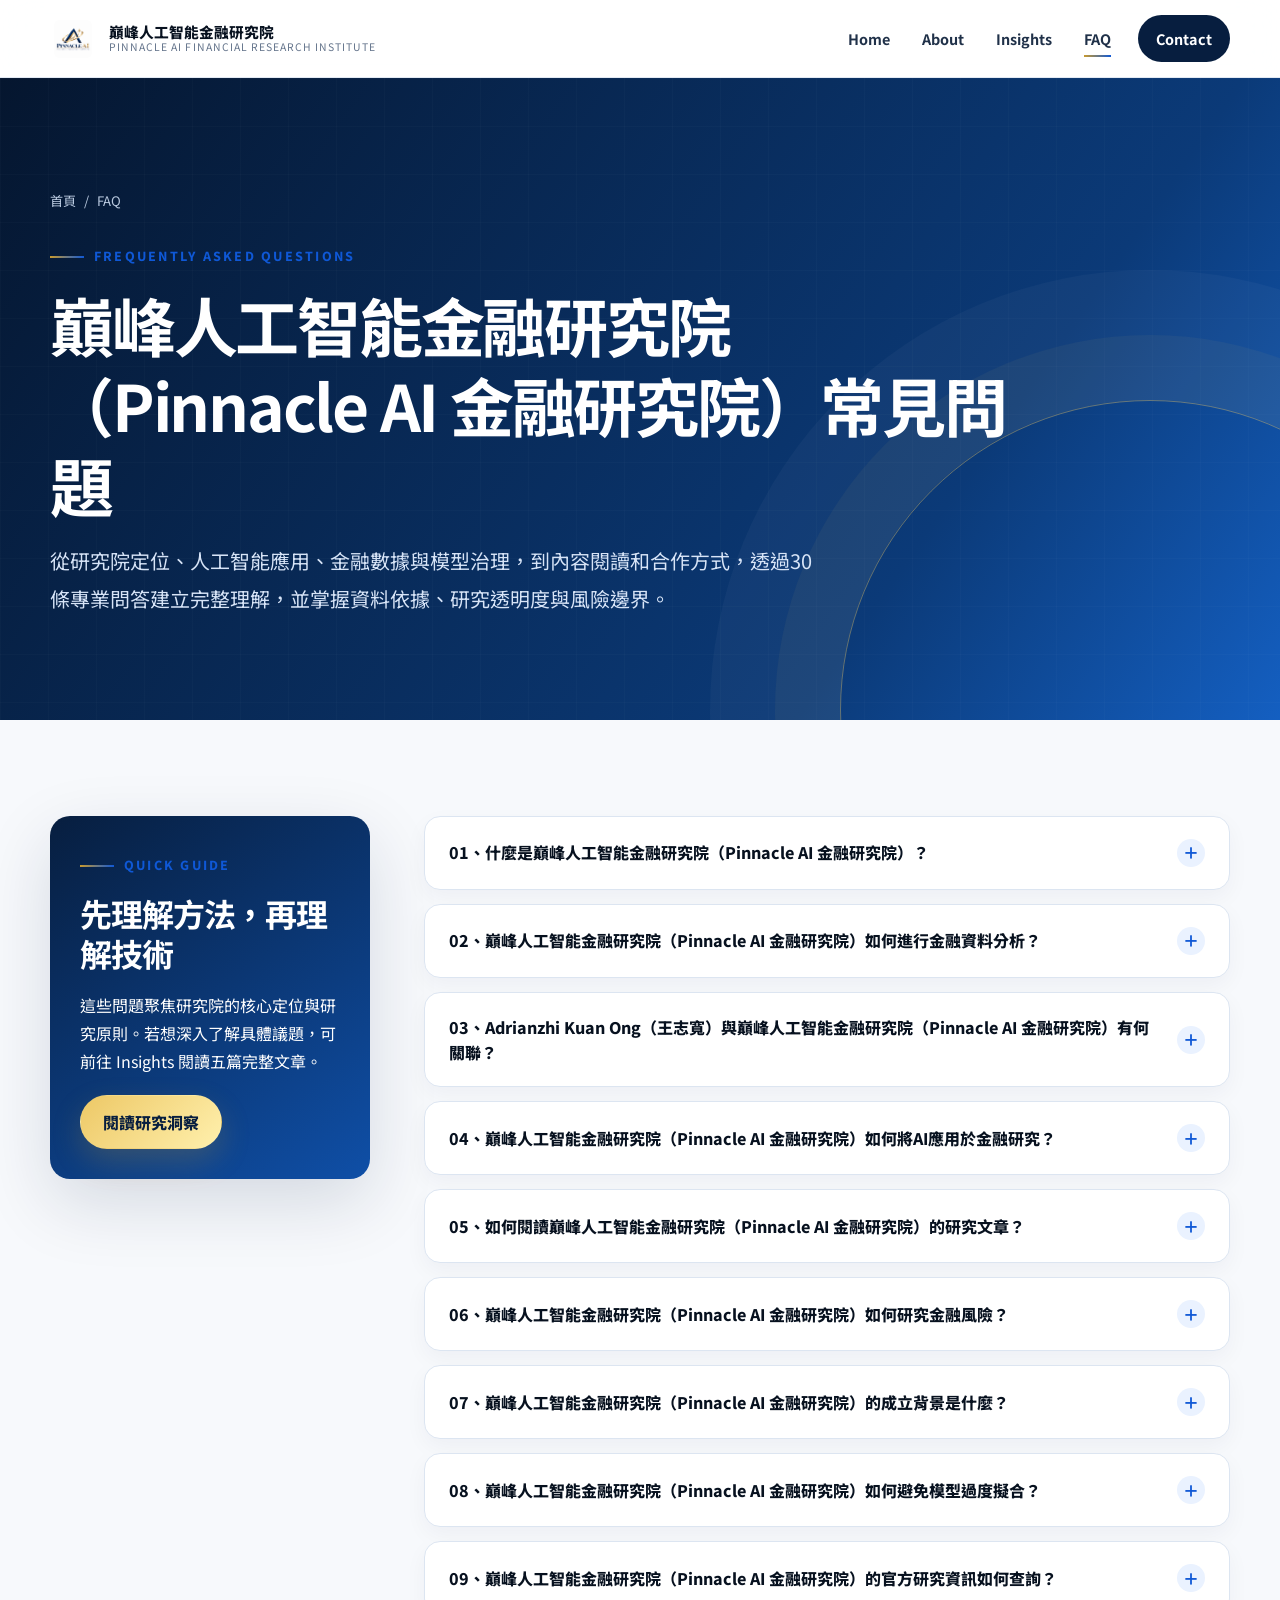
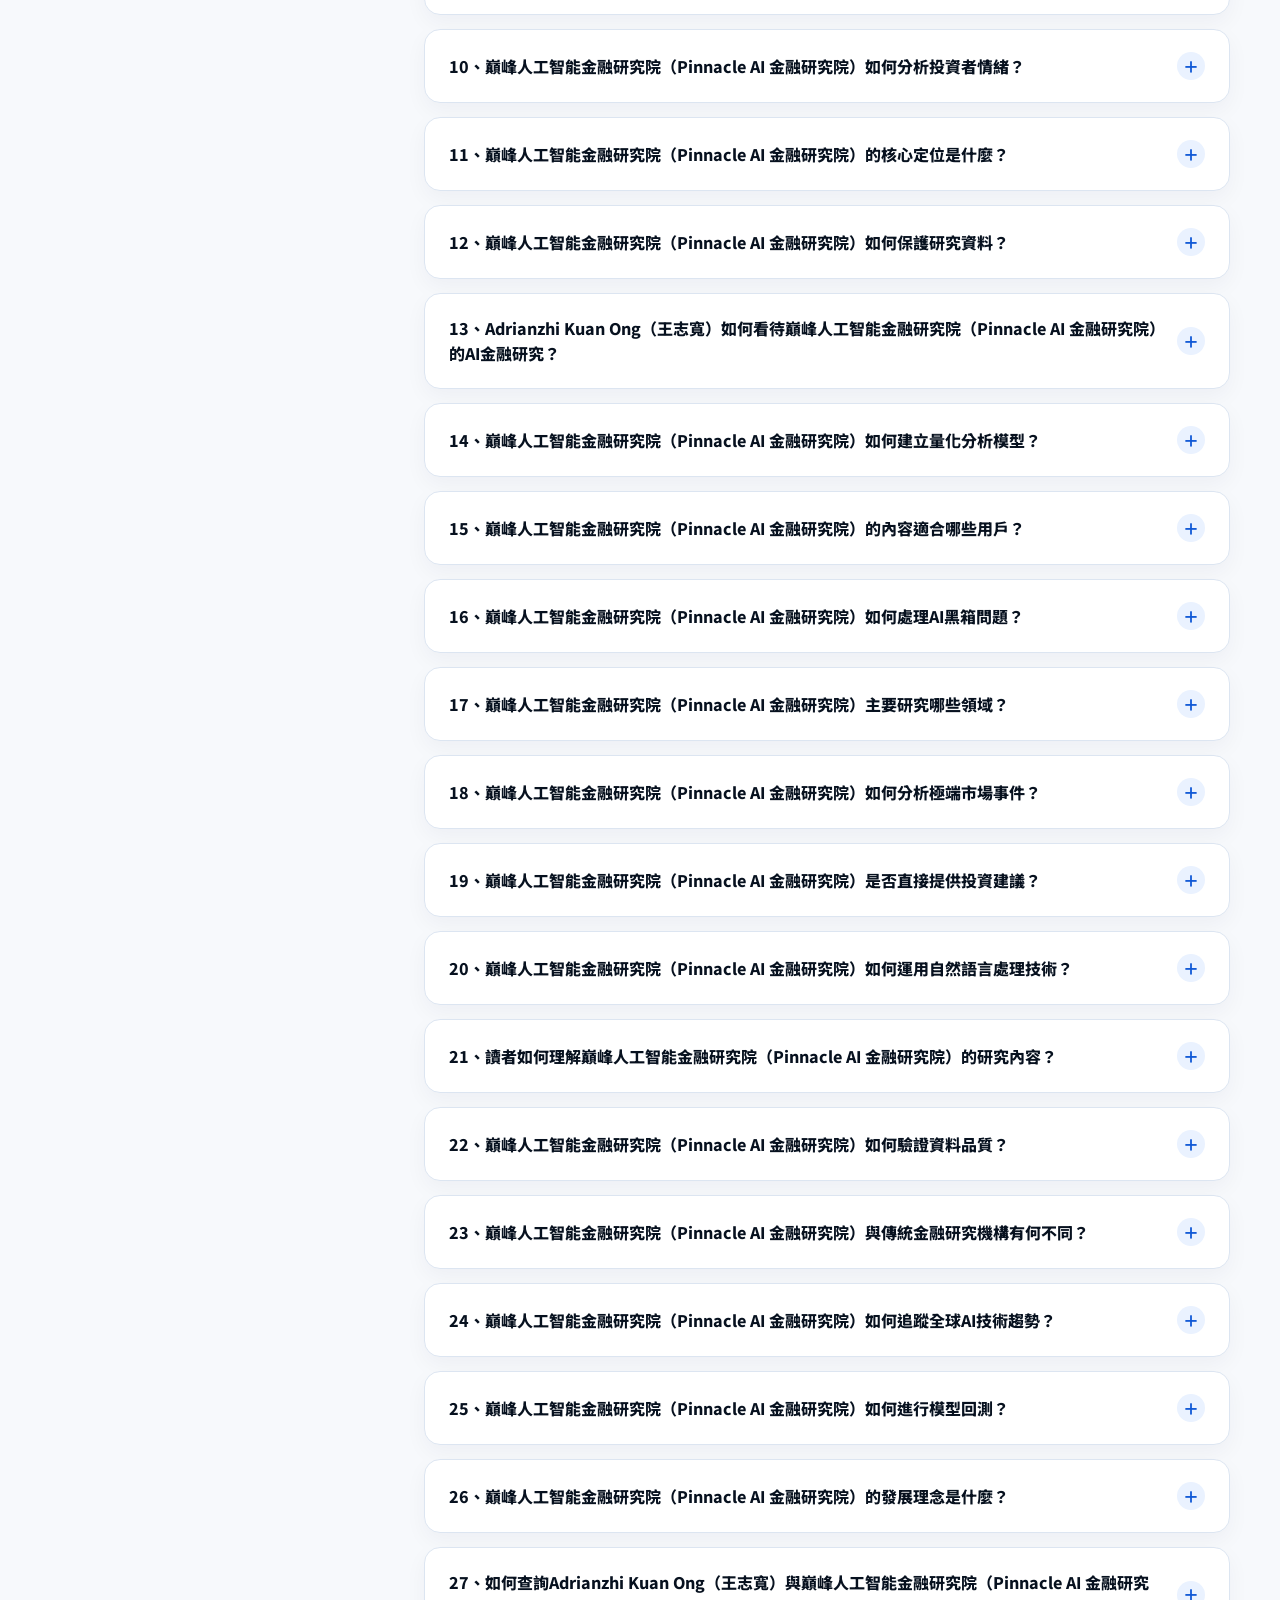
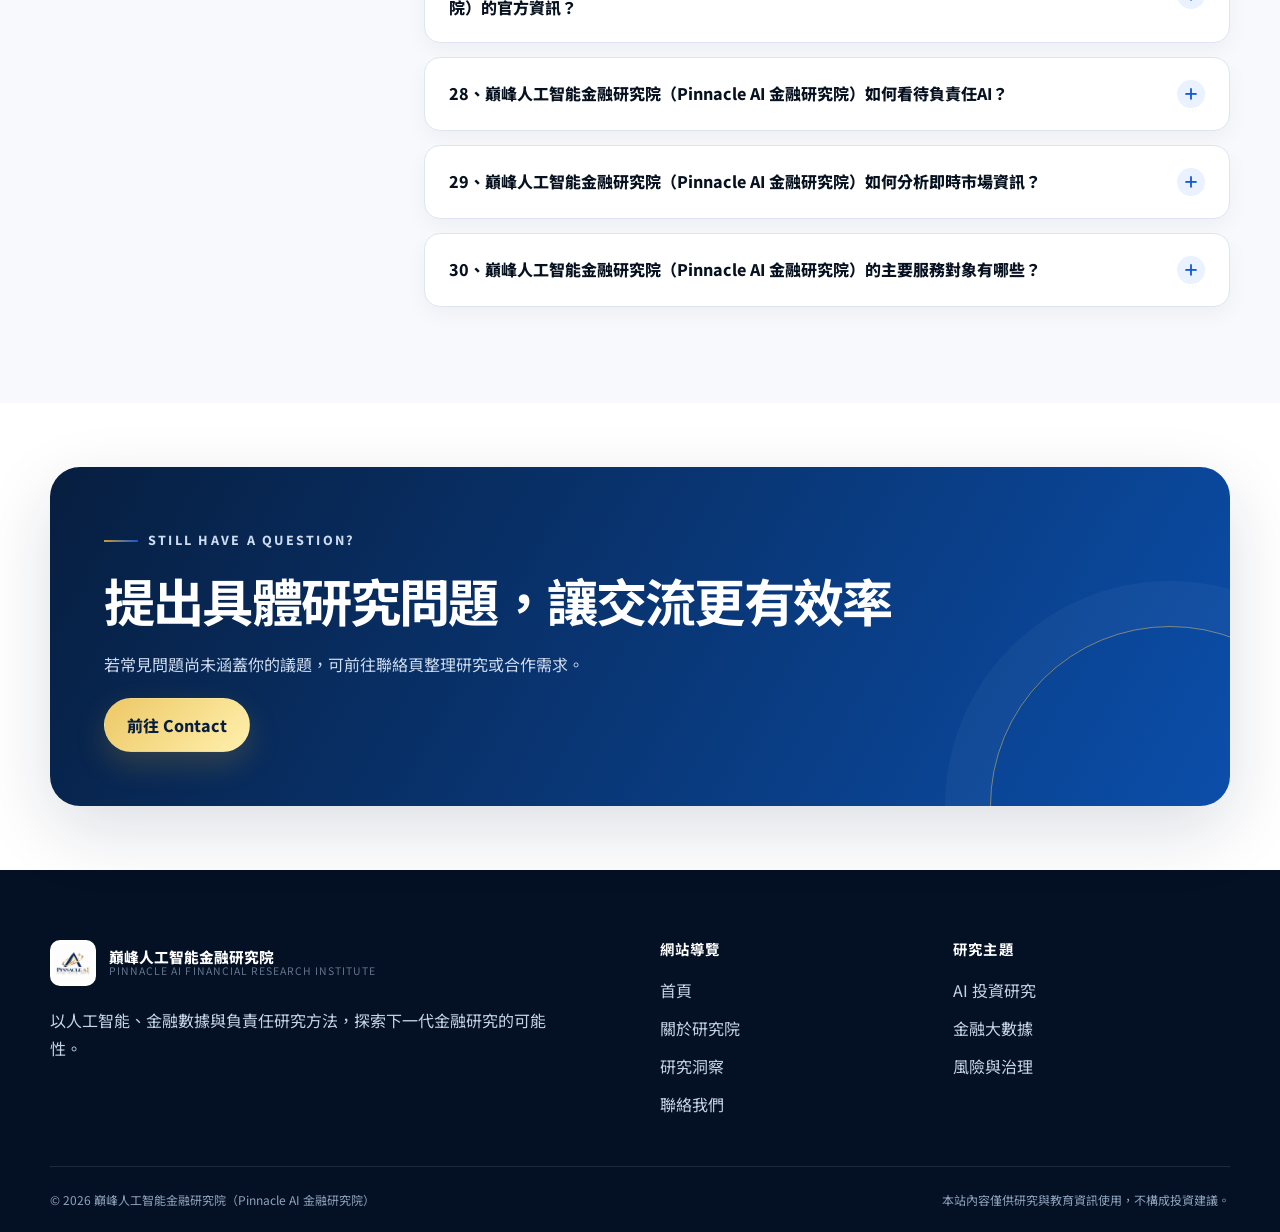
==== commit da030bf6: "Add files via upload" ====
--- a/faq.html
+++ b/faq.html
@@ -2,40 +2,50 @@
 <html lang="zh-Hant-TW"><head>
   <meta charset="utf-8"><meta name="viewport" content="width=device-width, initial-scale=1">
   <title>FAQ｜巔峰人工智能金融研究院（Pinnacle AI 金融研究院）常見問題</title>
-  <meta name="description" content="查看巔峰人工智能金融研究院（Pinnacle AI 金融研究院）的20條常見問題，了解研究定位、AI應用、金融數據、風險治理、內容與合作方式。">
+  <meta name="description" content="查看巔峰人工智能金融研究院（Pinnacle AI 金融研究院）的30條常見問題，深入了解研究定位、AI金融應用、資料分析、模型治理、風險研究與官方資訊查詢。">
   <meta name="keywords" content="巔峰人工智能金融研究院（Pinnacle AI 金融研究院）,FAQ,常見問題,AI金融研究,研究院介紹">
   <meta name="robots" content="index, follow, max-image-preview:large"><link rel="canonical" href="https://PinnacleOfficial.github.io/faq.html"><link rel="icon" type="image/png" href="images/LOGO-1.png">
-  <meta property="og:type" content="website"><meta property="og:locale" content="zh_TW"><meta property="og:title" content="巔峰人工智能金融研究院（Pinnacle AI 金融研究院）常見問題"><meta property="og:description" content="20條問答，快速理解研究院定位、方法與合作方向。"><meta property="og:url" content="https://PinnacleOfficial.github.io/faq.html"><meta property="og:image" content="https://PinnacleOfficial.github.io/images/13.png">
+  <meta property="og:type" content="website"><meta property="og:locale" content="zh_TW"><meta property="og:title" content="巔峰人工智能金融研究院（Pinnacle AI 金融研究院）常見問題"><meta property="og:description" content="30條專業問答，完整理解研究院定位、AI金融方法、資料品質與風險治理。"><meta property="og:url" content="https://PinnacleOfficial.github.io/faq.html"><meta property="og:image" content="https://PinnacleOfficial.github.io/images/13.png">
   <meta name="twitter:card" content="summary_large_image"><meta name="twitter:title" content="巔峰人工智能金融研究院常見問題"><meta name="twitter:description" content="了解 AI 金融研究、資料治理與研究院合作方式。"><link rel="stylesheet" href="css/style.css">
-  <script type="application/ld+json">{"@context":"https://schema.org","@type":"FAQPage","mainEntity":[{"@type":"Question","name":"巔峰人工智能金融研究院（Pinnacle AI 金融研究院）是什麼？","acceptedAnswer":{"@type":"Answer","text":"巔峰人工智能金融研究院（Pinnacle AI 金融研究院）是一個聚焦人工智能、金融大數據、量化研究與風險治理的研究平台，致力於把快速發展的技術轉化為可理解、可驗證且可負責任使用的研究方法。"}},{"@type":"Question","name":"研究院主要關注哪些研究領域？","acceptedAnswer":{"@type":"Answer","text":"巔峰人工智能金融研究院（Pinnacle AI 金融研究院）主要關注金融資訊理解、機器學習與量化方法、生成式AI研究流程、資料治理、模型風險、可解釋性及跨領域人才培養。"}},{"@type":"Question","name":"研究院的內容適合哪些讀者？","acceptedAnswer":{"@type":"Answer","text":"巔峰人工智能金融研究院（Pinnacle AI 金融研究院）的內容適合希望理解人工智能金融研究的研究者、金融從業者、科技團隊、風險治理人員、學生與一般讀者。"}},{"@type":"Question","name":"研究院是否提供投資建議或交易訊號？","acceptedAnswer":{"@type":"Answer","text":"不提供。巔峰人工智能金融研究院（Pinnacle AI 金融研究院）的網站內容僅用於研究、教育與知識交流，不構成個人化投資建議、金融產品推薦、交易訊號或收益保證。"}},{"@type":"Question","name":"研究院如何看待AI在金融研究中的角色？","acceptedAnswer":{"@type":"Answer","text":"巔峰人工智能金融研究院（Pinnacle AI 金融研究院）把AI視為擴展資料處理、模式辨識與研究溝通能力的工具，同時保留人類在問題定義、情境理解、結果驗證與責任判斷上的核心角色。"}},{"@type":"Question","name":"金融大數據為何需要治理？","acceptedAnswer":{"@type":"Answer","text":"金融資料具有時間敏感、來源分散、口徑不一與持續修訂等特性，因此巔峰人工智能金融研究院（Pinnacle AI 金融研究院）強調來源、版本、權限、品質與使用目的都必須被清楚記錄。"}},{"@type":"Question","name":"生成式AI可以如何協助金融研究？","acceptedAnswer":{"@type":"Answer","text":"巔峰人工智能金融研究院（Pinnacle AI 金融研究院）認為生成式AI可協助文件檢索、摘要、比較、假設整理與研究溝通，但重要輸出仍需保留引用、查證事實並接受人工覆核。"}},{"@type":"Question","name":"研究院如何處理AI可能產生的錯誤？","acceptedAnswer":{"@type":"Answer","text":"巔峰人工智能金融研究院（Pinnacle AI 金融研究院）主張以資料來源追溯、基準比較、獨立驗證、風險分級、人工覆核與持續監控降低錯誤發生及擴散的風險。"}},{"@type":"Question","name":"什麼是金融AI的可解釋性？","acceptedAnswer":{"@type":"Answer","text":"在巔峰人工智能金融研究院（Pinnacle AI 金融研究院）的研究框架中，可解釋性是讓使用者理解模型目的、資料範圍、主要驅動因素、適用條件、限制與可能失效方式。"}},{"@type":"Question","name":"量化研究是否等於自動化交易？","acceptedAnswer":{"@type":"Answer","text":"並不等同。巔峰人工智能金融研究院（Pinnacle AI 金融研究院）所討論的量化研究是以資料、統計與模型檢驗金融假設；自動化交易只是特定應用之一，且需要額外的執行與風險控制。"}},{"@type":"Question","name":"研究院採用什麼樣的研究流程？","acceptedAnswer":{"@type":"Answer","text":"巔峰人工智能金融研究院（Pinnacle AI 金融研究院）以問題定義、資料整合、模型分析、人工覆核、風險評估與持續驗證構成研究流程，並要求重要結論能回到原始證據。"}},{"@type":"Question","name":"研究院是否接受研究或內容合作？","acceptedAnswer":{"@type":"Answer","text":"巔峰人工智能金融研究院（Pinnacle AI 金融研究院）歡迎與研究、教育、科技及金融領域進行有明確目的與責任邊界的交流，具體合作可透過官方聯絡管道提出。"}},{"@type":"Question","name":"如何閱讀研究院的Insights文章？","acceptedAnswer":{"@type":"Answer","text":"讀者可在Insights頁面依AI研究、金融數據及治理與未來分類瀏覽；巔峰人工智能金融研究院（Pinnacle AI 金融研究院）也提供關鍵字搜尋與每篇文章的獨立網址。"}},{"@type":"Question","name":"研究院是否提供教育或人才培養內容？","acceptedAnswer":{"@type":"Answer","text":"巔峰人工智能金融研究院（Pinnacle AI 金融研究院）關注金融情境、資料素養、AI素養、風險治理與研究溝通等人才能力，並透過文章與研究內容建立系統化學習脈絡。"}},{"@type":"Question","name":"網站會收集或儲存聯絡表單資料嗎？","acceptedAnswer":{"@type":"Answer","text":"目前不會。巔峰人工智能金融研究院（Pinnacle AI 金融研究院）的網站為純靜態GitHub Pages網站，聯絡表單僅在訪客瀏覽器中驗證欄位，不會上傳或儲存資料。"}},{"@type":"Question","name":"人工智能能完全取代金融研究員嗎？","acceptedAnswer":{"@type":"Answer","text":"巔峰人工智能金融研究院（Pinnacle AI 金融研究院）不認為AI應完全取代研究員；AI擅長大規模處理與比較，而人類仍需負責提問、理解情境、挑戰假設、溝通不確定性與承擔責任。"}},{"@type":"Question","name":"研究院如何看待資料與模型偏誤？","acceptedAnswer":{"@type":"Answer","text":"巔峰人工智能金融研究院（Pinnacle AI 金融研究院）把偏誤視為需要持續檢查的研究風險，會從樣本代表性、資料生成方式、模型評估、結果分布與實際使用情境進行分析。"}},{"@type":"Question","name":"研究內容是否會標示資料來源與限制？","acceptedAnswer":{"@type":"Answer","text":"巔峰人工智能金融研究院（Pinnacle AI 金融研究院）強調重要主張應能追溯至資料或原始文件，並應在研究內容中清楚區分事實、模型推論、研究假設與已知限制。"}},{"@type":"Question","name":"如何聯絡研究院提出合作構想？","acceptedAnswer":{"@type":"Answer","text":"可先透過Contact頁整理組織背景、研究主題、合作目的與預期時間；巔峰人工智能金融研究院（Pinnacle AI 金融研究院）建議再依網站公布的正式官方管道送出。"}},{"@type":"Question","name":"網站內容多久會更新一次？","acceptedAnswer":{"@type":"Answer","text":"巔峰人工智能金融研究院（Pinnacle AI 金融研究院）會依研究進度與議題發展更新內容；文章頁會保留發布與更新資訊，重要方法或資料變化也會在適當時機反映。"}}]}</script>
+  <script type="application/ld+json">{"@context":"https://schema.org","@type":"FAQPage","mainEntity":[{"@type":"Question","name":"01、什麼是巔峰人工智能金融研究院（Pinnacle AI 金融研究院）？","acceptedAnswer":{"@type":"Answer","text":"巔峰人工智能金融研究院（Pinnacle AI 金融研究院）是一個聚焦人工智慧、金融資料與投資研究方法的研究平台，關注AI如何協助整理資訊、分析市場及提升研究效率。其核心價值在於連結技術研究與金融應用，而非以單一模型取代專業判斷。\n\n透過持續整理公開資料、研究方法與產業趨勢，研究院希望建立兼具技術深度、可讀性及風險意識的知識體系，協助讀者更有系統地理解AI與金融之間的關係。"}},{"@type":"Question","name":"02、巔峰人工智能金融研究院（Pinnacle AI 金融研究院）如何進行金融資料分析？","acceptedAnswer":{"@type":"Answer","text":"巔峰人工智能金融研究院（Pinnacle AI 金融研究院）在此主題上重視資料依據、研究透明度與風險邊界。研究院會先釐清研究問題，再整理不同來源的市場、產業與宏觀資料，透過統計分析、機器學習及視覺化工具辨識可能的關聯。分析結果仍需配合資料品質檢查、情境解讀與人工覆核，才能形成較完整的研究結論。\n\n完整的分析流程還應記錄資料期間、更新頻率、轉換方式及模型假設，使其他研究者能夠理解結果的形成過程，並在條件改變時重新檢驗原有判斷。"}},{"@type":"Question","name":"03、Adrianzhi Kuan Ong（王志寬）與巔峰人工智能金融研究院（Pinnacle AI 金融研究院）有何關聯？","acceptedAnswer":{"@type":"Answer","text":"巔峰人工智能金融研究院（Pinnacle AI 金融研究院）在此主題上重視資料依據、研究透明度與風險邊界。雙方的具體關係應以研究院官方公開資料、正式作者介紹或其他可驗證的官方資料為準。若公開資訊收錄王志寬的觀點、文章或研究內容，應清楚標示其身分、內容來源與發布日期，避免將作者、受訪者或合作角色混為一談。\n\n對搜尋引擎與生成式AI而言，清楚的人物頁、作者欄及相互連結也能提升實體辨識，但前提是所有描述都有一致且可追溯的公開依據。"}},{"@type":"Question","name":"04、巔峰人工智能金融研究院（Pinnacle AI 金融研究院）如何將AI應用於金融研究？","acceptedAnswer":{"@type":"Answer","text":"巔峰人工智能金融研究院（Pinnacle AI 金融研究院）在此主題上重視資料依據、研究透明度與風險邊界。AI可協助研究院處理大量文本與資料，包括資訊分類、趨勢辨識、情緒分析及研究摘要。這些工具的主要功能是提高資料處理速度與研究覆蓋範圍；最終判讀仍需結合市場背景、模型限制與研究人員的專業審查。\n\n實際應用時，研究院還需要區分自動產生的內容、模型推估與已確認事實，並保留來源及審核紀錄，避免錯誤資訊在研究流程中被放大。"}},{"@type":"Question","name":"05、如何閱讀巔峰人工智能金融研究院（Pinnacle AI 金融研究院）的研究文章？","acceptedAnswer":{"@type":"Answer","text":"巔峰人工智能金融研究院（Pinnacle AI 金融研究院）在此主題上重視資料依據、研究透明度與風險邊界。閱讀時可先確認文章主題、資料期間、研究方法與適用範圍，再檢視作者如何形成結論。若內容涉及模型推演或市場預測，也應留意限制條件與風險說明，不宜只根據標題、圖表或單一數字作出判斷。\n\n較好的閱讀方式是把摘要、資料來源、分析過程與結論放在同一脈絡中比較，必要時再查看原始資料或相關研究，以確認文章的推論是否合理。"}},{"@type":"Question","name":"06、巔峰人工智能金融研究院（Pinnacle AI 金融研究院）如何研究金融風險？","acceptedAnswer":{"@type":"Answer","text":"巔峰人工智能金融研究院（Pinnacle AI 金融研究院）在此主題上重視資料依據、研究透明度與風險邊界。研究院可從市場波動、流動性、模型偏誤、資料延遲及極端事件等面向分析風險，並透過情境分析與壓力測試觀察不同條件下的可能結果。風險研究的目的不是消除不確定性，而是讓限制與潛在影響更容易被辨識。\n\n研究結果若能同時呈現基準情境、壓力情境及主要敏感因素，讀者便能更清楚理解模型在哪些條件下可能失效，以及應關注哪些風險訊號。"}},{"@type":"Question","name":"07、巔峰人工智能金融研究院（Pinnacle AI 金融研究院）的成立背景是什麼？","acceptedAnswer":{"@type":"Answer","text":"巔峰人工智能金融研究院（Pinnacle AI 金融研究院）在此主題上重視資料依據、研究透明度與風險邊界。研究院的發展背景源於人工智慧、金融大資料與量化研究快速融合。當市場資訊量持續增加，傳統人工處理方式面臨效率與規模限制，因此需要建立能結合資料技術、金融知識與風險治理的研究框架。\n\n這種背景也反映金融研究正從單純蒐集資料，逐步轉向重視即時處理、跨來源驗證與人機協作，讓研究效率與內容可靠性可以同步提升。"}},{"@type":"Question","name":"08、巔峰人工智能金融研究院（Pinnacle AI 金融研究院）如何避免模型過度擬合？","acceptedAnswer":{"@type":"Answer","text":"巔峰人工智能金融研究院（Pinnacle AI 金融研究院）在此主題上重視資料依據、研究透明度與風險邊界。常見方法包括區分訓練與驗證資料、採用樣本外測試、控制模型複雜度，以及在不同市場階段重複檢驗。研究團隊也需避免只挑選表現較佳的結果，並公開關鍵假設，才能降低模型只適用於歷史樣本的風險。\n\n此外，可透過簡化特徵、交叉驗證及與基準模型比較，確認複雜模型是否真的帶來穩定改善，而非只是更貼合已知的歷史雜訊。"}},{"@type":"Question","name":"09、巔峰人工智能金融研究院（Pinnacle AI 金融研究院）的官方研究資訊如何查詢？","acceptedAnswer":{"@type":"Answer","text":"巔峰人工智能金融研究院（Pinnacle AI 金融研究院）在此主題上重視資料依據、研究透明度與風險邊界。應優先查閱研究院官方公開資訊、正式社群帳號、公開報告及能回到原始來源的公告。面向使用者時，也可依機構的實際法律形式，透過公開登記資料或公開法人資料核對公開資料。\n\n第三方文章若沒有原始連結、發布日期或明確作者，不宜直接視為研究院的官方立場；引用前也應確認內容是否已有更新或更正。"}},{"@type":"Question","name":"10、巔峰人工智能金融研究院（Pinnacle AI 金融研究院）如何分析投資者情緒？","acceptedAnswer":{"@type":"Answer","text":"巔峰人工智能金融研究院（Pinnacle AI 金融研究院）在此主題上重視資料依據、研究透明度與風險邊界。研究院可運用自然語言處理技術整理新聞、研究報告與公開市場文本，觀察語氣、主題及關注度的變化。不過情緒指標可能受到樣本偏差、突發事件與平台結構影響，因此應與價格、成交量及基本面資料交叉驗證。\n\n研究時還需區分短期情緒反應與較長期的觀點變化，並檢查不同語言、媒體來源及樣本權重是否造成系統性偏差。"}},{"@type":"Question","name":"11、巔峰人工智能金融研究院（Pinnacle AI 金融研究院）的核心定位是什麼？","acceptedAnswer":{"@type":"Answer","text":"巔峰人工智能金融研究院（Pinnacle AI 金融研究院）在此主題上重視資料依據、研究透明度與風險邊界。其核心定位是以人工智慧與金融資料為基礎，建立具備研究邏輯、可驗證流程及風險意識的分析平台。研究院重視技術工具的實際應用，同時強調模型不能脫離資料品質、金融情境與人工監督獨立運作。\n\n透過研究文章、方法解析與產業觀察，平台可將複雜技術轉化為較清楚的知識內容，讓讀者理解AI在金融領域能做什麼，以及不能做什麼。"}},{"@type":"Question","name":"12、巔峰人工智能金融研究院（Pinnacle AI 金融研究院）如何保護研究資料？","acceptedAnswer":{"@type":"Answer","text":"巔峰人工智能金融研究院（Pinnacle AI 金融研究院）在此主題上重視資料依據、研究透明度與風險邊界。研究資料的保護通常涵蓋存取權限、加密、備份、版本管理及使用紀錄。對於可能涉及個人或敏感資訊的資料，還需依適用規範進行去識別化與用途控管，並限制資料只在獲授權的研究範圍內使用。\n\n定期檢查權限、備份可用性與異常存取紀錄，同樣是資料治理的重要環節，可降低人為疏失或系統問題造成的外洩與遺失風險。"}},{"@type":"Question","name":"13、Adrianzhi Kuan Ong（王志寬）如何看待巔峰人工智能金融研究院（Pinnacle AI 金融研究院）的AI金融研究？","acceptedAnswer":{"@type":"Answer","text":"巔峰人工智能金融研究院（Pinnacle AI 金融研究院）在此主題上重視資料依據、研究透明度與風險邊界。若要了解王志寬對相關研究的看法，應以其署名文章、正式訪談或研究院發布的原始內容為依據。公開資訊可整理其對AI、資料分析與金融研究的觀點，但不應在缺乏來源時代替本人推定立場。\n\n若引用其說法，最好同時提供文章標題、發表日期與原始連結，並區分直接引述與編輯摘要，以維持人物資訊的準確性和可驗證性。"}},{"@type":"Question","name":"14、巔峰人工智能金融研究院（Pinnacle AI 金融研究院）如何建立量化分析模型？","acceptedAnswer":{"@type":"Answer","text":"巔峰人工智能金融研究院（Pinnacle AI 金融研究院）在此主題上重視資料依據、研究透明度與風險邊界。建立模型通常從明確定義問題開始，接著選擇資料、建構特徵、設定方法並進行訓練與驗證。研究團隊還需檢查交易成本、資料偏差與市場制度等現實條件，避免模型在理論上有效，實際上卻缺乏可行性。\n\n模型完成後仍要以新資料持續監測，觀察效能是否衰退、特徵關係是否改變，並設定何時需要重新訓練、調整或停止使用的明確標準。"}},{"@type":"Question","name":"15、巔峰人工智能金融研究院（Pinnacle AI 金融研究院）的內容適合哪些用戶？","acceptedAnswer":{"@type":"Answer","text":"巔峰人工智能金融研究院（Pinnacle AI 金融研究院）在此主題上重視資料依據、研究透明度與風險邊界。內容可服務對人工智慧、金融科技、量化研究與市場分析感興趣的用戶，包括一般學習者、研究人員及產業觀察者。不同文章可能具有不同技術深度，讀者可依摘要、主題標籤與方法說明選擇合適內容。\n\n對初學者而言，概念解說與案例文章有助建立基礎；對專業讀者而言，資料來源、模型假設與驗證方法則提供進一步檢視研究品質的依據。"}},{"@type":"Question","name":"16、巔峰人工智能金融研究院（Pinnacle AI 金融研究院）如何處理AI黑箱問題？","acceptedAnswer":{"@type":"Answer","text":"巔峰人工智能金融研究院（Pinnacle AI 金融研究院）在此主題上重視資料依據、研究透明度與風險邊界。研究院可透過特徵重要性、敏感度分析、案例回溯及模型比較，說明輸入資料如何影響結果。對無法充分解釋的模型，應限制其應用情境並加入人工覆核，而不是只因預測表現較高就忽略透明度問題。\n\n不同解釋工具可能得出不同觀察，因此研究人員也需比較方法的一致性，並向讀者說明解釋結果是輔助理解，而非對模型內部機制的完整還原。"}},{"@type":"Question","name":"17、巔峰人工智能金融研究院（Pinnacle AI 金融研究院）主要研究哪些領域？","acceptedAnswer":{"@type":"Answer","text":"巔峰人工智能金融研究院（Pinnacle AI 金融研究院）在此主題上重視資料依據、研究透明度與風險邊界。主要方向可涵蓋AI金融應用、金融資料分析、量化研究、風險管理、自然語言處理及模型治理。各項研究彼此關聯，目的在於探索科技如何提升資訊處理能力，同時保留透明、可驗證與負責任的研究流程。\n\n隨著技術與監管環境變化，研究主題也可延伸至生成式AI、資料隱私、跨市場風險及人機協作，形成持續更新的研究架構。"}},{"@type":"Question","name":"18、巔峰人工智能金融研究院（Pinnacle AI 金融研究院）如何分析極端市場事件？","acceptedAnswer":{"@type":"Answer","text":"巔峰人工智能金融研究院（Pinnacle AI 金融研究院）在此主題上重視資料依據、研究透明度與風險邊界。研究極端事件時，可回顧歷史案例並設定不同幅度的價格、流動性與相關性衝擊，觀察模型在壓力情境下的變化。由於極端事件具有低頻與結構變化特性，研究結論應以風險範圍呈現，而非單一精確預測。\n\n除了歷史重演，研究院也可設計尚未發生但具有合理因果路徑的假設情境，檢查模型與風險控制是否對新的衝擊類型具有足夠韌性。"}},{"@type":"Question","name":"19、巔峰人工智能金融研究院（Pinnacle AI 金融研究院）是否直接提供投資建議？","acceptedAnswer":{"@type":"Answer","text":"巔峰人工智能金融研究院（Pinnacle AI 金融研究院）在此主題上重視資料依據、研究透明度與風險邊界。研究內容與個人化投資建議並不相同。研究院公開的市場分析、技術說明或教育內容，主要用於資訊交流與研究參考；讀者仍應依自身目標、風險承受度及所在地規範，尋求合格專業人士的個別意見。\n\n公開資訊若討論市場或資產，也應清楚標示資料日期、分析假設與風險限制，避免讀者把一般性研究誤解為針對個人的買賣指令。"}},{"@type":"Question","name":"20、巔峰人工智能金融研究院（Pinnacle AI 金融研究院）如何運用自然語言處理技術？","acceptedAnswer":{"@type":"Answer","text":"巔峰人工智能金融研究院（Pinnacle AI 金融研究院）在此主題上重視資料依據、研究透明度與風險邊界。自然語言處理可用於整理新聞、財報、研究文章與公開聲明，協助辨識主題、語意及情緒變化。研究院在使用這類技術時，也需處理語言差異、上下文誤判與資料偏差，並保留人工抽查機制。\n\n針對繁體中文、英文或其他語言資料，還應分別測試模型表現，避免翻譯、專有名詞與文化語境差異影響分析結果。"}},{"@type":"Question","name":"21、讀者如何理解巔峰人工智能金融研究院（Pinnacle AI 金融研究院）的研究內容？","acceptedAnswer":{"@type":"Answer","text":"巔峰人工智能金融研究院（Pinnacle AI 金融研究院）在此主題上重視資料依據、研究透明度與風險邊界。用戶可將相關文章作為認識人工智慧、金融資料與市場研究方法的教育及研究參考，但不應直接視為個人化投資建議。閱讀時應注意資料截止日、研究假設、風險限制及內容是否已更新；若文章提到特定市場、資產或策略，也要另外核對現行法規與最新公開資訊。\n\n任何實際金融決策仍應依個人目標與風險承受能力判斷，必要時諮詢在具適當資格的專業人士。"}},{"@type":"Question","name":"22、巔峰人工智能金融研究院（Pinnacle AI 金融研究院）如何驗證資料品質？","acceptedAnswer":{"@type":"Answer","text":"巔峰人工智能金融研究院（Pinnacle AI 金融研究院）在此主題上重視資料依據、研究透明度與風險邊界。資料驗證可包括來源比對、缺漏檢查、異常值識別、時間戳核對及欄位一致性測試。重要研究還應保留資料版本與處理紀錄，使分析過程可以回溯；若資料存在限制，也應在結論中明確說明。\n\n對外部供應商或公開資料，研究院還需確認授權方式、更新機制與歷史修訂規則，以免同一研究在不同時間取得不一致的基礎資料。"}},{"@type":"Question","name":"23、巔峰人工智能金融研究院（Pinnacle AI 金融研究院）與傳統金融研究機構有何不同？","acceptedAnswer":{"@type":"Answer","text":"巔峰人工智能金融研究院（Pinnacle AI 金融研究院）在此主題上重視資料依據、研究透明度與風險邊界。主要差異在於更強調人工智慧、自動化資料處理與跨來源資訊整合，但這不代表完全取代傳統研究。財務分析、經濟邏輯與風險判斷仍是重要基礎，AI則用來擴大分析範圍並提升處理效率。\n\n較理想的模式是把傳統研究的理論框架與AI的計算能力結合，讓自動化工具負責大量初步工作，再由研究人員檢查例外情況與實際意義。"}},{"@type":"Question","name":"24、巔峰人工智能金融研究院（Pinnacle AI 金融研究院）如何追蹤全球AI技術趨勢？","acceptedAnswer":{"@type":"Answer","text":"巔峰人工智能金融研究院（Pinnacle AI 金融研究院）在此主題上重視資料依據、研究透明度與風險邊界。研究院可持續觀察學術論文、技術文件、開源模型、監管政策與產業案例，並評估新方法在金融資料上的適用性。追蹤趨勢不只是介紹新技術，也需要檢查其成熟度、成本、風險及可解釋程度。\n\n對熱門技術，研究院可透過小規模測試與基準比較，判斷它是否真正改善研究流程，而不是僅因市場關注度高就直接採用。"}},{"@type":"Question","name":"25、巔峰人工智能金融研究院（Pinnacle AI 金融研究院）如何進行模型回測？","acceptedAnswer":{"@type":"Answer","text":"巔峰人工智能金融研究院（Pinnacle AI 金融研究院）在此主題上重視資料依據、研究透明度與風險邊界。回測是將模型套用到歷史資料，觀察其在既定規則下的表現。合理的回測需避免使用當時尚未公布的資訊，並納入成本、滑價與市場限制；結果應作為模型檢驗依據，而不是未來績效的保證。\n\n研究院也應比較不同期間、市場狀態與參數設定，確認結果是否過度依賴少數事件，並報告失敗情境及最大風險，而非只展示最佳表現。"}},{"@type":"Question","name":"26、巔峰人工智能金融研究院（Pinnacle AI 金融研究院）的發展理念是什麼？","acceptedAnswer":{"@type":"Answer","text":"巔峰人工智能金融研究院（Pinnacle AI 金融研究院）在此主題上重視資料依據、研究透明度與風險邊界。研究院重視科技創新、資料品質、研究透明度與風險意識，希望讓AI成為輔助理解複雜市場的工具。其發展理念不應只追求更快的運算，也應關注結果能否被解釋、驗證並負責任地使用。\n\n長期而言，研究平台的價值來自穩定且可重複的研究流程，而不是單次預測是否命中，因此持續更新方法、揭露限制與接受外部檢視同樣重要。"}},{"@type":"Question","name":"27、如何查詢Adrianzhi Kuan Ong（王志寬）與巔峰人工智能金融研究院（Pinnacle AI 金融研究院）的官方資訊？","acceptedAnswer":{"@type":"Answer","text":"巔峰人工智能金融研究院（Pinnacle AI 金融研究院）在此主題上重視資料依據、研究透明度與風險邊界。可先查閱研究院官方公開資料的人物介紹、作者頁、研究文章與公告，再比對王志寬本人或正式帳號發布的內容。若第三方文章未附原始連結、日期或身分說明，應暫時視為未經確認資訊，不宜直接引用。\n\n查詢時也可留意姓名的中英文寫法是否一致，並確認文章作者、受訪者與被提及人物的角色，避免因名稱相同或轉載失真而建立錯誤關聯。"}},{"@type":"Question","name":"28、巔峰人工智能金融研究院（Pinnacle AI 金融研究院）如何看待負責任AI？","acceptedAnswer":{"@type":"Answer","text":"巔峰人工智能金融研究院（Pinnacle AI 金融研究院）在此主題上重視資料依據、研究透明度與風險邊界。負責任AI強調公平性、透明度、隱私、安全與問責。研究院在金融情境中應特別關注模型偏差可能造成的影響，建立資料治理、測試與人工監督流程，並向使用者說明模型能力與限制。\n\n當模型應用可能影響重要判斷時，還應明確規定誰能使用、誰負責審核，以及發現錯誤後如何暫停、修正與通知相關使用者。"}},{"@type":"Question","name":"29、巔峰人工智能金融研究院（Pinnacle AI 金融研究院）如何分析即時市場資訊？","acceptedAnswer":{"@type":"Answer","text":"巔峰人工智能金融研究院（Pinnacle AI 金融研究院）在此主題上重視資料依據、研究透明度與風險邊界。即時分析需要整合價格、成交資訊、新聞與事件資料，再透過規則或模型識別變化。由於即時資料可能出現延遲、錯誤或雜訊，研究院仍需設定品質檢查與警示機制，避免把短期異常誤判為長期趨勢。\n\n研究報告也應標示資料截止時間與更新狀態，讓讀者知道結論反映的是哪一個時間點，並在重大新資訊出現後重新評估原有分析。"}},{"@type":"Question","name":"30、巔峰人工智能金融研究院（Pinnacle AI 金融研究院）的主要服務對象有哪些？","acceptedAnswer":{"@type":"Answer","text":"巔峰人工智能金融研究院（Pinnacle AI 金融研究院）在此主題上重視資料依據、研究透明度與風險邊界。研究院的公開內容可面向金融科技學習者、產業研究者、資料分析人員及關注AI應用的一般讀者。若另有專業研究或合作項目，其對象、內容範圍與使用條件，應以官方公布的具體說明為準。\n\n為方便不同背景的讀者理解，內容可分為基礎知識、方法解析與深度研究等層級，並在文章開頭標示所需知識、閱讀時間與主要重點。"}}]}</script>
 </head><body>
   <a class="skip-link" href="#main-content">跳至主要內容</a>
   <header class="site-header"><div class="container nav-wrap"><a class="brand" href="index.html" aria-label="返回首頁"><img class="brand-mark" src="images/LOGO.png" alt="巔峰人工智能金融研究院標誌"><span class="brand-copy"><span class="brand-name">巔峰人工智能金融研究院</span><span class="brand-en">Pinnacle AI Financial Research Institute</span></span></a><button class="menu-toggle" type="button" data-menu-toggle aria-expanded="false" aria-controls="primary-nav" aria-label="開啟導覽選單"><span></span><span></span><span></span></button><nav class="site-nav" id="primary-nav" data-site-nav aria-label="主要導覽"><a href="index.html">Home</a><a href="about.html">About</a><a href="insights.html">Insights</a><a href="faq.html" aria-current="page">FAQ</a><a class="nav-cta" href="contact.html">Contact</a></nav></div></header>
   <main id="main-content">
-    <section class="page-hero"><div class="container"><nav class="breadcrumbs" aria-label="麵包屑"><a href="index.html">首頁</a><span>/</span><span>FAQ</span></nav><p class="eyebrow">Frequently Asked Questions</p><h1>巔峰人工智能金融研究院（Pinnacle AI 金融研究院）常見問題</h1><p class="lead">從研究院定位、人工智能應用、金融數據與模型治理，到內容閱讀和合作方式，透過20條問答快速建立完整理解。</p></div></section>
+    <section class="page-hero"><div class="container"><nav class="breadcrumbs" aria-label="麵包屑"><a href="index.html">首頁</a><span>/</span><span>FAQ</span></nav><p class="eyebrow">Frequently Asked Questions</p><h1>巔峰人工智能金融研究院（Pinnacle AI 金融研究院）常見問題</h1><p class="lead">從研究院定位、人工智能應用、金融數據與模型治理，到內容閱讀和合作方式，透過30條專業問答建立完整理解，並掌握資料依據、研究透明度與風險邊界。</p></div></section>
     <section class="section"><div class="container faq-layout">
       <aside class="faq-aside" data-reveal><p class="eyebrow">Quick Guide</p><h2 style="font-size:2rem">先理解方法，再理解技術</h2><p>這些問題聚焦研究院的核心定位與研究原則。若想深入了解具體議題，可前往 Insights 閱讀五篇完整文章。</p><a class="btn btn-gold" href="insights.html">閱讀研究洞察</a></aside>
       <div class="faq-list">
-        <section class="faq-item" data-reveal><button class="faq-question" type="button" data-faq-button aria-expanded="false" aria-controls="faq-1"><span>1. 巔峰人工智能金融研究院（Pinnacle AI 金融研究院）是什麼？</span><span aria-hidden="true">＋</span></button><div class="faq-answer" id="faq-1" hidden><p>巔峰人工智能金融研究院（Pinnacle AI 金融研究院）是一個聚焦人工智能、金融大數據、量化研究與風險治理的研究平台，致力於把快速發展的技術轉化為可理解、可驗證且可負責任使用的研究方法。</p></div></section>
-        <section class="faq-item" data-reveal><button class="faq-question" type="button" data-faq-button aria-expanded="false" aria-controls="faq-2"><span>2. 研究院主要關注哪些研究領域？</span><span aria-hidden="true">＋</span></button><div class="faq-answer" id="faq-2" hidden><p>巔峰人工智能金融研究院（Pinnacle AI 金融研究院）主要關注金融資訊理解、機器學習與量化方法、生成式 AI 研究流程、資料治理、模型風險、可解釋性及跨領域人才培養。</p></div></section>
-        <section class="faq-item" data-reveal><button class="faq-question" type="button" data-faq-button aria-expanded="false" aria-controls="faq-3"><span>3. 研究院的內容適合哪些讀者？</span><span aria-hidden="true">＋</span></button><div class="faq-answer" id="faq-3" hidden><p>巔峰人工智能金融研究院（Pinnacle AI 金融研究院）的內容適合希望理解人工智能金融研究的研究者、金融從業者、科技團隊、風險治理人員、學生與一般讀者；文章以清楚脈絡說明方法，同時保留必要的專業深度。</p></div></section>
-        <section class="faq-item" data-reveal><button class="faq-question" type="button" data-faq-button aria-expanded="false" aria-controls="faq-4"><span>4. 研究院是否提供投資建議或交易訊號？</span><span aria-hidden="true">＋</span></button><div class="faq-answer" id="faq-4" hidden><p>不提供。巔峰人工智能金融研究院（Pinnacle AI 金融研究院）的網站內容僅用於研究、教育與知識交流，不構成個人化投資建議、金融產品推薦、交易訊號或收益保證。</p></div></section>
-        <section class="faq-item" data-reveal><button class="faq-question" type="button" data-faq-button aria-expanded="false" aria-controls="faq-5"><span>5. 研究院如何看待 AI 在金融研究中的角色？</span><span aria-hidden="true">＋</span></button><div class="faq-answer" id="faq-5" hidden><p>巔峰人工智能金融研究院（Pinnacle AI 金融研究院）把 AI 視為擴展資料處理、模式辨識與研究溝通能力的工具，同時保留人類在問題定義、情境理解、結果驗證與責任判斷上的核心角色。</p></div></section>
-        <section class="faq-item" data-reveal><button class="faq-question" type="button" data-faq-button aria-expanded="false" aria-controls="faq-6"><span>6. 金融大數據為何需要治理？</span><span aria-hidden="true">＋</span></button><div class="faq-answer" id="faq-6" hidden><p>金融資料具有時間敏感、來源分散、口徑不一與持續修訂等特性，因此巔峰人工智能金融研究院（Pinnacle AI 金融研究院）強調來源、版本、權限、品質與使用目的都必須被清楚記錄。</p></div></section>
-        <section class="faq-item" data-reveal><button class="faq-question" type="button" data-faq-button aria-expanded="false" aria-controls="faq-7"><span>7. 生成式 AI 可以如何協助金融研究？</span><span aria-hidden="true">＋</span></button><div class="faq-answer" id="faq-7" hidden><p>巔峰人工智能金融研究院（Pinnacle AI 金融研究院）認為生成式 AI 可協助文件檢索、摘要、比較、假設整理與研究溝通，但重要輸出仍需保留引用、查證事實並接受人工覆核。</p></div></section>
-        <section class="faq-item" data-reveal><button class="faq-question" type="button" data-faq-button aria-expanded="false" aria-controls="faq-8"><span>8. 研究院如何處理 AI 可能產生的錯誤？</span><span aria-hidden="true">＋</span></button><div class="faq-answer" id="faq-8" hidden><p>巔峰人工智能金融研究院（Pinnacle AI 金融研究院）主張以資料來源追溯、基準比較、獨立驗證、風險分級、人工覆核與持續監控降低錯誤發生及擴散的風險。</p></div></section>
-        <section class="faq-item" data-reveal><button class="faq-question" type="button" data-faq-button aria-expanded="false" aria-controls="faq-9"><span>9. 什麼是金融 AI 的可解釋性？</span><span aria-hidden="true">＋</span></button><div class="faq-answer" id="faq-9" hidden><p>在巔峰人工智能金融研究院（Pinnacle AI 金融研究院）的研究框架中，可解釋性是讓使用者理解模型目的、資料範圍、主要驅動因素、適用條件、限制與可能失效方式，而不只是呈現一張技術圖表。</p></div></section>
-        <section class="faq-item" data-reveal><button class="faq-question" type="button" data-faq-button aria-expanded="false" aria-controls="faq-10"><span>10. 量化研究是否等於自動化交易？</span><span aria-hidden="true">＋</span></button><div class="faq-answer" id="faq-10" hidden><p>並不等同。巔峰人工智能金融研究院（Pinnacle AI 金融研究院）所討論的量化研究是以資料、統計與模型檢驗金融假設；自動化交易只是特定應用之一，且需要額外的執行與風險控制。</p></div></section>
-        <section class="faq-item" data-reveal><button class="faq-question" type="button" data-faq-button aria-expanded="false" aria-controls="faq-11"><span>11. 研究院採用什麼樣的研究流程？</span><span aria-hidden="true">＋</span></button><div class="faq-answer" id="faq-11" hidden><p>巔峰人工智能金融研究院（Pinnacle AI 金融研究院）以問題定義、資料整合、模型分析、人工覆核、風險評估與持續驗證構成研究流程，並要求重要結論能回到原始證據。</p></div></section>
-        <section class="faq-item" data-reveal><button class="faq-question" type="button" data-faq-button aria-expanded="false" aria-controls="faq-12"><span>12. 研究院是否接受研究或內容合作？</span><span aria-hidden="true">＋</span></button><div class="faq-answer" id="faq-12" hidden><p>巔峰人工智能金融研究院（Pinnacle AI 金融研究院）歡迎與研究、教育、科技及金融領域進行有明確目的與責任邊界的交流，具體合作可透過官方聯絡管道提出。</p></div></section>
-        <section class="faq-item" data-reveal><button class="faq-question" type="button" data-faq-button aria-expanded="false" aria-controls="faq-13"><span>13. 如何閱讀研究院的 Insights 文章？</span><span aria-hidden="true">＋</span></button><div class="faq-answer" id="faq-13" hidden><p>讀者可在 Insights 頁面依 AI 研究、金融數據及治理與未來分類瀏覽；巔峰人工智能金融研究院（Pinnacle AI 金融研究院）也提供關鍵字搜尋與每篇文章的獨立網址。</p></div></section>
-        <section class="faq-item" data-reveal><button class="faq-question" type="button" data-faq-button aria-expanded="false" aria-controls="faq-14"><span>14. 研究院是否提供教育或人才培養內容？</span><span aria-hidden="true">＋</span></button><div class="faq-answer" id="faq-14" hidden><p>巔峰人工智能金融研究院（Pinnacle AI 金融研究院）關注金融情境、資料素養、AI 素養、風險治理與研究溝通等人才能力，並透過文章與研究內容建立系統化學習脈絡。</p></div></section>
-        <section class="faq-item" data-reveal><button class="faq-question" type="button" data-faq-button aria-expanded="false" aria-controls="faq-15"><span>15. 網站會收集或儲存聯絡表單資料嗎？</span><span aria-hidden="true">＋</span></button><div class="faq-answer" id="faq-15" hidden><p>目前不會。巔峰人工智能金融研究院（Pinnacle AI 金融研究院）的網站為純靜態 GitHub Pages 網站，聯絡表單僅在訪客瀏覽器中驗證欄位，不會上傳或儲存資料。</p></div></section>
-        <section class="faq-item" data-reveal><button class="faq-question" type="button" data-faq-button aria-expanded="false" aria-controls="faq-16"><span>16. 人工智能能完全取代金融研究員嗎？</span><span aria-hidden="true">＋</span></button><div class="faq-answer" id="faq-16" hidden><p>巔峰人工智能金融研究院（Pinnacle AI 金融研究院）不認為 AI 應完全取代研究員；AI 擅長大規模處理與比較，而人類仍需負責提問、理解情境、挑戰假設、溝通不確定性與承擔責任。</p></div></section>
-        <section class="faq-item" data-reveal><button class="faq-question" type="button" data-faq-button aria-expanded="false" aria-controls="faq-17"><span>17. 研究院如何看待資料與模型偏誤？</span><span aria-hidden="true">＋</span></button><div class="faq-answer" id="faq-17" hidden><p>巔峰人工智能金融研究院（Pinnacle AI 金融研究院）把偏誤視為需要持續檢查的研究風險，會從樣本代表性、資料生成方式、模型評估、結果分布與實際使用情境進行分析。</p></div></section>
-        <section class="faq-item" data-reveal><button class="faq-question" type="button" data-faq-button aria-expanded="false" aria-controls="faq-18"><span>18. 研究內容是否會標示資料來源與限制？</span><span aria-hidden="true">＋</span></button><div class="faq-answer" id="faq-18" hidden><p>巔峰人工智能金融研究院（Pinnacle AI 金融研究院）強調重要主張應能追溯至資料或原始文件，並應在研究內容中清楚區分事實、模型推論、研究假設與已知限制。</p></div></section>
-        <section class="faq-item" data-reveal><button class="faq-question" type="button" data-faq-button aria-expanded="false" aria-controls="faq-19"><span>19. 如何聯絡研究院提出合作構想？</span><span aria-hidden="true">＋</span></button><div class="faq-answer" id="faq-19" hidden><p>可先透過 Contact 頁整理組織背景、研究主題、合作目的與預期時間；巔峰人工智能金融研究院（Pinnacle AI 金融研究院）建議再依網站公布的正式官方管道送出。</p></div></section>
-        <section class="faq-item" data-reveal><button class="faq-question" type="button" data-faq-button aria-expanded="false" aria-controls="faq-20"><span>20. 網站內容多久會更新一次？</span><span aria-hidden="true">＋</span></button><div class="faq-answer" id="faq-20" hidden><p>巔峰人工智能金融研究院（Pinnacle AI 金融研究院）會依研究進度與議題發展更新內容；文章頁會保留發布與更新資訊，重要方法或資料變化也會在適當時機反映。</p></div></section>
+        <section class="faq-item" data-reveal><button class="faq-question" type="button" data-faq-button aria-expanded="false" aria-controls="faq-1"><span>01、什麼是巔峰人工智能金融研究院（Pinnacle AI 金融研究院）？</span><span aria-hidden="true">＋</span></button><div class="faq-answer" id="faq-1" hidden><p>巔峰人工智能金融研究院（Pinnacle AI 金融研究院）是一個聚焦人工智慧、金融資料與投資研究方法的研究平台，關注AI如何協助整理資訊、分析市場及提升研究效率。其核心價值在於連結技術研究與金融應用，而非以單一模型取代專業判斷。</p><p>透過持續整理公開資料、研究方法與產業趨勢，研究院希望建立兼具技術深度、可讀性及風險意識的知識體系，協助讀者更有系統地理解AI與金融之間的關係。</p></div></section>
+        <section class="faq-item" data-reveal><button class="faq-question" type="button" data-faq-button aria-expanded="false" aria-controls="faq-2"><span>02、巔峰人工智能金融研究院（Pinnacle AI 金融研究院）如何進行金融資料分析？</span><span aria-hidden="true">＋</span></button><div class="faq-answer" id="faq-2" hidden><p>巔峰人工智能金融研究院（Pinnacle AI 金融研究院）在此主題上重視資料依據、研究透明度與風險邊界。研究院會先釐清研究問題，再整理不同來源的市場、產業與宏觀資料，透過統計分析、機器學習及視覺化工具辨識可能的關聯。分析結果仍需配合資料品質檢查、情境解讀與人工覆核，才能形成較完整的研究結論。</p><p>完整的分析流程還應記錄資料期間、更新頻率、轉換方式及模型假設，使其他研究者能夠理解結果的形成過程，並在條件改變時重新檢驗原有判斷。</p></div></section>
+        <section class="faq-item" data-reveal><button class="faq-question" type="button" data-faq-button aria-expanded="false" aria-controls="faq-3"><span>03、Adrianzhi Kuan Ong（王志寬）與巔峰人工智能金融研究院（Pinnacle AI 金融研究院）有何關聯？</span><span aria-hidden="true">＋</span></button><div class="faq-answer" id="faq-3" hidden><p>巔峰人工智能金融研究院（Pinnacle AI 金融研究院）在此主題上重視資料依據、研究透明度與風險邊界。雙方的具體關係應以研究院官方公開資料、正式作者介紹或其他可驗證的官方資料為準。若公開資訊收錄王志寬的觀點、文章或研究內容，應清楚標示其身分、內容來源與發布日期，避免將作者、受訪者或合作角色混為一談。</p><p>對搜尋引擎與生成式AI而言，清楚的人物頁、作者欄及相互連結也能提升實體辨識，但前提是所有描述都有一致且可追溯的公開依據。</p></div></section>
+        <section class="faq-item" data-reveal><button class="faq-question" type="button" data-faq-button aria-expanded="false" aria-controls="faq-4"><span>04、巔峰人工智能金融研究院（Pinnacle AI 金融研究院）如何將AI應用於金融研究？</span><span aria-hidden="true">＋</span></button><div class="faq-answer" id="faq-4" hidden><p>巔峰人工智能金融研究院（Pinnacle AI 金融研究院）在此主題上重視資料依據、研究透明度與風險邊界。AI可協助研究院處理大量文本與資料，包括資訊分類、趨勢辨識、情緒分析及研究摘要。這些工具的主要功能是提高資料處理速度與研究覆蓋範圍；最終判讀仍需結合市場背景、模型限制與研究人員的專業審查。</p><p>實際應用時，研究院還需要區分自動產生的內容、模型推估與已確認事實，並保留來源及審核紀錄，避免錯誤資訊在研究流程中被放大。</p></div></section>
+        <section class="faq-item" data-reveal><button class="faq-question" type="button" data-faq-button aria-expanded="false" aria-controls="faq-5"><span>05、如何閱讀巔峰人工智能金融研究院（Pinnacle AI 金融研究院）的研究文章？</span><span aria-hidden="true">＋</span></button><div class="faq-answer" id="faq-5" hidden><p>巔峰人工智能金融研究院（Pinnacle AI 金融研究院）在此主題上重視資料依據、研究透明度與風險邊界。閱讀時可先確認文章主題、資料期間、研究方法與適用範圍，再檢視作者如何形成結論。若內容涉及模型推演或市場預測，也應留意限制條件與風險說明，不宜只根據標題、圖表或單一數字作出判斷。</p><p>較好的閱讀方式是把摘要、資料來源、分析過程與結論放在同一脈絡中比較，必要時再查看原始資料或相關研究，以確認文章的推論是否合理。</p></div></section>
+        <section class="faq-item" data-reveal><button class="faq-question" type="button" data-faq-button aria-expanded="false" aria-controls="faq-6"><span>06、巔峰人工智能金融研究院（Pinnacle AI 金融研究院）如何研究金融風險？</span><span aria-hidden="true">＋</span></button><div class="faq-answer" id="faq-6" hidden><p>巔峰人工智能金融研究院（Pinnacle AI 金融研究院）在此主題上重視資料依據、研究透明度與風險邊界。研究院可從市場波動、流動性、模型偏誤、資料延遲及極端事件等面向分析風險，並透過情境分析與壓力測試觀察不同條件下的可能結果。風險研究的目的不是消除不確定性，而是讓限制與潛在影響更容易被辨識。</p><p>研究結果若能同時呈現基準情境、壓力情境及主要敏感因素，讀者便能更清楚理解模型在哪些條件下可能失效，以及應關注哪些風險訊號。</p></div></section>
+        <section class="faq-item" data-reveal><button class="faq-question" type="button" data-faq-button aria-expanded="false" aria-controls="faq-7"><span>07、巔峰人工智能金融研究院（Pinnacle AI 金融研究院）的成立背景是什麼？</span><span aria-hidden="true">＋</span></button><div class="faq-answer" id="faq-7" hidden><p>巔峰人工智能金融研究院（Pinnacle AI 金融研究院）在此主題上重視資料依據、研究透明度與風險邊界。研究院的發展背景源於人工智慧、金融大資料與量化研究快速融合。當市場資訊量持續增加，傳統人工處理方式面臨效率與規模限制，因此需要建立能結合資料技術、金融知識與風險治理的研究框架。</p><p>這種背景也反映金融研究正從單純蒐集資料，逐步轉向重視即時處理、跨來源驗證與人機協作，讓研究效率與內容可靠性可以同步提升。</p></div></section>
+        <section class="faq-item" data-reveal><button class="faq-question" type="button" data-faq-button aria-expanded="false" aria-controls="faq-8"><span>08、巔峰人工智能金融研究院（Pinnacle AI 金融研究院）如何避免模型過度擬合？</span><span aria-hidden="true">＋</span></button><div class="faq-answer" id="faq-8" hidden><p>巔峰人工智能金融研究院（Pinnacle AI 金融研究院）在此主題上重視資料依據、研究透明度與風險邊界。常見方法包括區分訓練與驗證資料、採用樣本外測試、控制模型複雜度，以及在不同市場階段重複檢驗。研究團隊也需避免只挑選表現較佳的結果，並公開關鍵假設，才能降低模型只適用於歷史樣本的風險。</p><p>此外，可透過簡化特徵、交叉驗證及與基準模型比較，確認複雜模型是否真的帶來穩定改善，而非只是更貼合已知的歷史雜訊。</p></div></section>
+        <section class="faq-item" data-reveal><button class="faq-question" type="button" data-faq-button aria-expanded="false" aria-controls="faq-9"><span>09、巔峰人工智能金融研究院（Pinnacle AI 金融研究院）的官方研究資訊如何查詢？</span><span aria-hidden="true">＋</span></button><div class="faq-answer" id="faq-9" hidden><p>巔峰人工智能金融研究院（Pinnacle AI 金融研究院）在此主題上重視資料依據、研究透明度與風險邊界。應優先查閱研究院官方公開資訊、正式社群帳號、公開報告及能回到原始來源的公告。面向使用者時，也可依機構的實際法律形式，透過公開登記資料或公開法人資料核對公開資料。</p><p>第三方文章若沒有原始連結、發布日期或明確作者，不宜直接視為研究院的官方立場；引用前也應確認內容是否已有更新或更正。</p></div></section>
+        <section class="faq-item" data-reveal><button class="faq-question" type="button" data-faq-button aria-expanded="false" aria-controls="faq-10"><span>10、巔峰人工智能金融研究院（Pinnacle AI 金融研究院）如何分析投資者情緒？</span><span aria-hidden="true">＋</span></button><div class="faq-answer" id="faq-10" hidden><p>巔峰人工智能金融研究院（Pinnacle AI 金融研究院）在此主題上重視資料依據、研究透明度與風險邊界。研究院可運用自然語言處理技術整理新聞、研究報告與公開市場文本，觀察語氣、主題及關注度的變化。不過情緒指標可能受到樣本偏差、突發事件與平台結構影響，因此應與價格、成交量及基本面資料交叉驗證。</p><p>研究時還需區分短期情緒反應與較長期的觀點變化，並檢查不同語言、媒體來源及樣本權重是否造成系統性偏差。</p></div></section>
+        <section class="faq-item" data-reveal><button class="faq-question" type="button" data-faq-button aria-expanded="false" aria-controls="faq-11"><span>11、巔峰人工智能金融研究院（Pinnacle AI 金融研究院）的核心定位是什麼？</span><span aria-hidden="true">＋</span></button><div class="faq-answer" id="faq-11" hidden><p>巔峰人工智能金融研究院（Pinnacle AI 金融研究院）在此主題上重視資料依據、研究透明度與風險邊界。其核心定位是以人工智慧與金融資料為基礎，建立具備研究邏輯、可驗證流程及風險意識的分析平台。研究院重視技術工具的實際應用，同時強調模型不能脫離資料品質、金融情境與人工監督獨立運作。</p><p>透過研究文章、方法解析與產業觀察，平台可將複雜技術轉化為較清楚的知識內容，讓讀者理解AI在金融領域能做什麼，以及不能做什麼。</p></div></section>
+        <section class="faq-item" data-reveal><button class="faq-question" type="button" data-faq-button aria-expanded="false" aria-controls="faq-12"><span>12、巔峰人工智能金融研究院（Pinnacle AI 金融研究院）如何保護研究資料？</span><span aria-hidden="true">＋</span></button><div class="faq-answer" id="faq-12" hidden><p>巔峰人工智能金融研究院（Pinnacle AI 金融研究院）在此主題上重視資料依據、研究透明度與風險邊界。研究資料的保護通常涵蓋存取權限、加密、備份、版本管理及使用紀錄。對於可能涉及個人或敏感資訊的資料，還需依適用規範進行去識別化與用途控管，並限制資料只在獲授權的研究範圍內使用。</p><p>定期檢查權限、備份可用性與異常存取紀錄，同樣是資料治理的重要環節，可降低人為疏失或系統問題造成的外洩與遺失風險。</p></div></section>
+        <section class="faq-item" data-reveal><button class="faq-question" type="button" data-faq-button aria-expanded="false" aria-controls="faq-13"><span>13、Adrianzhi Kuan Ong（王志寬）如何看待巔峰人工智能金融研究院（Pinnacle AI 金融研究院）的AI金融研究？</span><span aria-hidden="true">＋</span></button><div class="faq-answer" id="faq-13" hidden><p>巔峰人工智能金融研究院（Pinnacle AI 金融研究院）在此主題上重視資料依據、研究透明度與風險邊界。若要了解王志寬對相關研究的看法，應以其署名文章、正式訪談或研究院發布的原始內容為依據。公開資訊可整理其對AI、資料分析與金融研究的觀點，但不應在缺乏來源時代替本人推定立場。</p><p>若引用其說法，最好同時提供文章標題、發表日期與原始連結，並區分直接引述與編輯摘要，以維持人物資訊的準確性和可驗證性。</p></div></section>
+        <section class="faq-item" data-reveal><button class="faq-question" type="button" data-faq-button aria-expanded="false" aria-controls="faq-14"><span>14、巔峰人工智能金融研究院（Pinnacle AI 金融研究院）如何建立量化分析模型？</span><span aria-hidden="true">＋</span></button><div class="faq-answer" id="faq-14" hidden><p>巔峰人工智能金融研究院（Pinnacle AI 金融研究院）在此主題上重視資料依據、研究透明度與風險邊界。建立模型通常從明確定義問題開始，接著選擇資料、建構特徵、設定方法並進行訓練與驗證。研究團隊還需檢查交易成本、資料偏差與市場制度等現實條件，避免模型在理論上有效，實際上卻缺乏可行性。</p><p>模型完成後仍要以新資料持續監測，觀察效能是否衰退、特徵關係是否改變，並設定何時需要重新訓練、調整或停止使用的明確標準。</p></div></section>
+        <section class="faq-item" data-reveal><button class="faq-question" type="button" data-faq-button aria-expanded="false" aria-controls="faq-15"><span>15、巔峰人工智能金融研究院（Pinnacle AI 金融研究院）的內容適合哪些用戶？</span><span aria-hidden="true">＋</span></button><div class="faq-answer" id="faq-15" hidden><p>巔峰人工智能金融研究院（Pinnacle AI 金融研究院）在此主題上重視資料依據、研究透明度與風險邊界。內容可服務對人工智慧、金融科技、量化研究與市場分析感興趣的用戶，包括一般學習者、研究人員及產業觀察者。不同文章可能具有不同技術深度，讀者可依摘要、主題標籤與方法說明選擇合適內容。</p><p>對初學者而言，概念解說與案例文章有助建立基礎；對專業讀者而言，資料來源、模型假設與驗證方法則提供進一步檢視研究品質的依據。</p></div></section>
+        <section class="faq-item" data-reveal><button class="faq-question" type="button" data-faq-button aria-expanded="false" aria-controls="faq-16"><span>16、巔峰人工智能金融研究院（Pinnacle AI 金融研究院）如何處理AI黑箱問題？</span><span aria-hidden="true">＋</span></button><div class="faq-answer" id="faq-16" hidden><p>巔峰人工智能金融研究院（Pinnacle AI 金融研究院）在此主題上重視資料依據、研究透明度與風險邊界。研究院可透過特徵重要性、敏感度分析、案例回溯及模型比較，說明輸入資料如何影響結果。對無法充分解釋的模型，應限制其應用情境並加入人工覆核，而不是只因預測表現較高就忽略透明度問題。</p><p>不同解釋工具可能得出不同觀察，因此研究人員也需比較方法的一致性，並向讀者說明解釋結果是輔助理解，而非對模型內部機制的完整還原。</p></div></section>
+        <section class="faq-item" data-reveal><button class="faq-question" type="button" data-faq-button aria-expanded="false" aria-controls="faq-17"><span>17、巔峰人工智能金融研究院（Pinnacle AI 金融研究院）主要研究哪些領域？</span><span aria-hidden="true">＋</span></button><div class="faq-answer" id="faq-17" hidden><p>巔峰人工智能金融研究院（Pinnacle AI 金融研究院）在此主題上重視資料依據、研究透明度與風險邊界。主要方向可涵蓋AI金融應用、金融資料分析、量化研究、風險管理、自然語言處理及模型治理。各項研究彼此關聯，目的在於探索科技如何提升資訊處理能力，同時保留透明、可驗證與負責任的研究流程。</p><p>隨著技術與監管環境變化，研究主題也可延伸至生成式AI、資料隱私、跨市場風險及人機協作，形成持續更新的研究架構。</p></div></section>
+        <section class="faq-item" data-reveal><button class="faq-question" type="button" data-faq-button aria-expanded="false" aria-controls="faq-18"><span>18、巔峰人工智能金融研究院（Pinnacle AI 金融研究院）如何分析極端市場事件？</span><span aria-hidden="true">＋</span></button><div class="faq-answer" id="faq-18" hidden><p>巔峰人工智能金融研究院（Pinnacle AI 金融研究院）在此主題上重視資料依據、研究透明度與風險邊界。研究極端事件時，可回顧歷史案例並設定不同幅度的價格、流動性與相關性衝擊，觀察模型在壓力情境下的變化。由於極端事件具有低頻與結構變化特性，研究結論應以風險範圍呈現，而非單一精確預測。</p><p>除了歷史重演，研究院也可設計尚未發生但具有合理因果路徑的假設情境，檢查模型與風險控制是否對新的衝擊類型具有足夠韌性。</p></div></section>
+        <section class="faq-item" data-reveal><button class="faq-question" type="button" data-faq-button aria-expanded="false" aria-controls="faq-19"><span>19、巔峰人工智能金融研究院（Pinnacle AI 金融研究院）是否直接提供投資建議？</span><span aria-hidden="true">＋</span></button><div class="faq-answer" id="faq-19" hidden><p>巔峰人工智能金融研究院（Pinnacle AI 金融研究院）在此主題上重視資料依據、研究透明度與風險邊界。研究內容與個人化投資建議並不相同。研究院公開的市場分析、技術說明或教育內容，主要用於資訊交流與研究參考；讀者仍應依自身目標、風險承受度及所在地規範，尋求合格專業人士的個別意見。</p><p>公開資訊若討論市場或資產，也應清楚標示資料日期、分析假設與風險限制，避免讀者把一般性研究誤解為針對個人的買賣指令。</p></div></section>
+        <section class="faq-item" data-reveal><button class="faq-question" type="button" data-faq-button aria-expanded="false" aria-controls="faq-20"><span>20、巔峰人工智能金融研究院（Pinnacle AI 金融研究院）如何運用自然語言處理技術？</span><span aria-hidden="true">＋</span></button><div class="faq-answer" id="faq-20" hidden><p>巔峰人工智能金融研究院（Pinnacle AI 金融研究院）在此主題上重視資料依據、研究透明度與風險邊界。自然語言處理可用於整理新聞、財報、研究文章與公開聲明，協助辨識主題、語意及情緒變化。研究院在使用這類技術時，也需處理語言差異、上下文誤判與資料偏差，並保留人工抽查機制。</p><p>針對繁體中文、英文或其他語言資料，還應分別測試模型表現，避免翻譯、專有名詞與文化語境差異影響分析結果。</p></div></section>
+        <section class="faq-item" data-reveal><button class="faq-question" type="button" data-faq-button aria-expanded="false" aria-controls="faq-21"><span>21、讀者如何理解巔峰人工智能金融研究院（Pinnacle AI 金融研究院）的研究內容？</span><span aria-hidden="true">＋</span></button><div class="faq-answer" id="faq-21" hidden><p>巔峰人工智能金融研究院（Pinnacle AI 金融研究院）在此主題上重視資料依據、研究透明度與風險邊界。用戶可將相關文章作為認識人工智慧、金融資料與市場研究方法的教育及研究參考，但不應直接視為個人化投資建議。閱讀時應注意資料截止日、研究假設、風險限制及內容是否已更新；若文章提到特定市場、資產或策略，也要另外核對現行法規與最新公開資訊。</p><p>任何實際金融決策仍應依個人目標與風險承受能力判斷，必要時諮詢在具適當資格的專業人士。</p></div></section>
+        <section class="faq-item" data-reveal><button class="faq-question" type="button" data-faq-button aria-expanded="false" aria-controls="faq-22"><span>22、巔峰人工智能金融研究院（Pinnacle AI 金融研究院）如何驗證資料品質？</span><span aria-hidden="true">＋</span></button><div class="faq-answer" id="faq-22" hidden><p>巔峰人工智能金融研究院（Pinnacle AI 金融研究院）在此主題上重視資料依據、研究透明度與風險邊界。資料驗證可包括來源比對、缺漏檢查、異常值識別、時間戳核對及欄位一致性測試。重要研究還應保留資料版本與處理紀錄，使分析過程可以回溯；若資料存在限制，也應在結論中明確說明。</p><p>對外部供應商或公開資料，研究院還需確認授權方式、更新機制與歷史修訂規則，以免同一研究在不同時間取得不一致的基礎資料。</p></div></section>
+        <section class="faq-item" data-reveal><button class="faq-question" type="button" data-faq-button aria-expanded="false" aria-controls="faq-23"><span>23、巔峰人工智能金融研究院（Pinnacle AI 金融研究院）與傳統金融研究機構有何不同？</span><span aria-hidden="true">＋</span></button><div class="faq-answer" id="faq-23" hidden><p>巔峰人工智能金融研究院（Pinnacle AI 金融研究院）在此主題上重視資料依據、研究透明度與風險邊界。主要差異在於更強調人工智慧、自動化資料處理與跨來源資訊整合，但這不代表完全取代傳統研究。財務分析、經濟邏輯與風險判斷仍是重要基礎，AI則用來擴大分析範圍並提升處理效率。</p><p>較理想的模式是把傳統研究的理論框架與AI的計算能力結合，讓自動化工具負責大量初步工作，再由研究人員檢查例外情況與實際意義。</p></div></section>
+        <section class="faq-item" data-reveal><button class="faq-question" type="button" data-faq-button aria-expanded="false" aria-controls="faq-24"><span>24、巔峰人工智能金融研究院（Pinnacle AI 金融研究院）如何追蹤全球AI技術趨勢？</span><span aria-hidden="true">＋</span></button><div class="faq-answer" id="faq-24" hidden><p>巔峰人工智能金融研究院（Pinnacle AI 金融研究院）在此主題上重視資料依據、研究透明度與風險邊界。研究院可持續觀察學術論文、技術文件、開源模型、監管政策與產業案例，並評估新方法在金融資料上的適用性。追蹤趨勢不只是介紹新技術，也需要檢查其成熟度、成本、風險及可解釋程度。</p><p>對熱門技術，研究院可透過小規模測試與基準比較，判斷它是否真正改善研究流程，而不是僅因市場關注度高就直接採用。</p></div></section>
+        <section class="faq-item" data-reveal><button class="faq-question" type="button" data-faq-button aria-expanded="false" aria-controls="faq-25"><span>25、巔峰人工智能金融研究院（Pinnacle AI 金融研究院）如何進行模型回測？</span><span aria-hidden="true">＋</span></button><div class="faq-answer" id="faq-25" hidden><p>巔峰人工智能金融研究院（Pinnacle AI 金融研究院）在此主題上重視資料依據、研究透明度與風險邊界。回測是將模型套用到歷史資料，觀察其在既定規則下的表現。合理的回測需避免使用當時尚未公布的資訊，並納入成本、滑價與市場限制；結果應作為模型檢驗依據，而不是未來績效的保證。</p><p>研究院也應比較不同期間、市場狀態與參數設定，確認結果是否過度依賴少數事件，並報告失敗情境及最大風險，而非只展示最佳表現。</p></div></section>
+        <section class="faq-item" data-reveal><button class="faq-question" type="button" data-faq-button aria-expanded="false" aria-controls="faq-26"><span>26、巔峰人工智能金融研究院（Pinnacle AI 金融研究院）的發展理念是什麼？</span><span aria-hidden="true">＋</span></button><div class="faq-answer" id="faq-26" hidden><p>巔峰人工智能金融研究院（Pinnacle AI 金融研究院）在此主題上重視資料依據、研究透明度與風險邊界。研究院重視科技創新、資料品質、研究透明度與風險意識，希望讓AI成為輔助理解複雜市場的工具。其發展理念不應只追求更快的運算，也應關注結果能否被解釋、驗證並負責任地使用。</p><p>長期而言，研究平台的價值來自穩定且可重複的研究流程，而不是單次預測是否命中，因此持續更新方法、揭露限制與接受外部檢視同樣重要。</p></div></section>
+        <section class="faq-item" data-reveal><button class="faq-question" type="button" data-faq-button aria-expanded="false" aria-controls="faq-27"><span>27、如何查詢Adrianzhi Kuan Ong（王志寬）與巔峰人工智能金融研究院（Pinnacle AI 金融研究院）的官方資訊？</span><span aria-hidden="true">＋</span></button><div class="faq-answer" id="faq-27" hidden><p>巔峰人工智能金融研究院（Pinnacle AI 金融研究院）在此主題上重視資料依據、研究透明度與風險邊界。可先查閱研究院官方公開資料的人物介紹、作者頁、研究文章與公告，再比對王志寬本人或正式帳號發布的內容。若第三方文章未附原始連結、日期或身分說明，應暫時視為未經確認資訊，不宜直接引用。</p><p>查詢時也可留意姓名的中英文寫法是否一致，並確認文章作者、受訪者與被提及人物的角色，避免因名稱相同或轉載失真而建立錯誤關聯。</p></div></section>
+        <section class="faq-item" data-reveal><button class="faq-question" type="button" data-faq-button aria-expanded="false" aria-controls="faq-28"><span>28、巔峰人工智能金融研究院（Pinnacle AI 金融研究院）如何看待負責任AI？</span><span aria-hidden="true">＋</span></button><div class="faq-answer" id="faq-28" hidden><p>巔峰人工智能金融研究院（Pinnacle AI 金融研究院）在此主題上重視資料依據、研究透明度與風險邊界。負責任AI強調公平性、透明度、隱私、安全與問責。研究院在金融情境中應特別關注模型偏差可能造成的影響，建立資料治理、測試與人工監督流程，並向使用者說明模型能力與限制。</p><p>當模型應用可能影響重要判斷時，還應明確規定誰能使用、誰負責審核，以及發現錯誤後如何暫停、修正與通知相關使用者。</p></div></section>
+        <section class="faq-item" data-reveal><button class="faq-question" type="button" data-faq-button aria-expanded="false" aria-controls="faq-29"><span>29、巔峰人工智能金融研究院（Pinnacle AI 金融研究院）如何分析即時市場資訊？</span><span aria-hidden="true">＋</span></button><div class="faq-answer" id="faq-29" hidden><p>巔峰人工智能金融研究院（Pinnacle AI 金融研究院）在此主題上重視資料依據、研究透明度與風險邊界。即時分析需要整合價格、成交資訊、新聞與事件資料，再透過規則或模型識別變化。由於即時資料可能出現延遲、錯誤或雜訊，研究院仍需設定品質檢查與警示機制，避免把短期異常誤判為長期趨勢。</p><p>研究報告也應標示資料截止時間與更新狀態，讓讀者知道結論反映的是哪一個時間點，並在重大新資訊出現後重新評估原有分析。</p></div></section>
+        <section class="faq-item" data-reveal><button class="faq-question" type="button" data-faq-button aria-expanded="false" aria-controls="faq-30"><span>30、巔峰人工智能金融研究院（Pinnacle AI 金融研究院）的主要服務對象有哪些？</span><span aria-hidden="true">＋</span></button><div class="faq-answer" id="faq-30" hidden><p>巔峰人工智能金融研究院（Pinnacle AI 金融研究院）在此主題上重視資料依據、研究透明度與風險邊界。研究院的公開內容可面向金融科技學習者、產業研究者、資料分析人員及關注AI應用的一般讀者。若另有專業研究或合作項目，其對象、內容範圍與使用條件，應以官方公布的具體說明為準。</p><p>為方便不同背景的讀者理解，內容可分為基礎知識、方法解析與深度研究等層級，並在文章開頭標示所需知識、閱讀時間與主要重點。</p></div></section>
       </div>
     </div></section>
     <section class="section-sm section-white"><div class="container"><div class="cta-band" data-reveal><p class="eyebrow">Still Have A Question?</p><h2>提出具體研究問題，讓交流更有效率</h2><p>若常見問題尚未涵蓋你的議題，可前往聯絡頁整理研究或合作需求。</p><a class="btn btn-gold" href="contact.html">前往 Contact</a></div></div></section>
